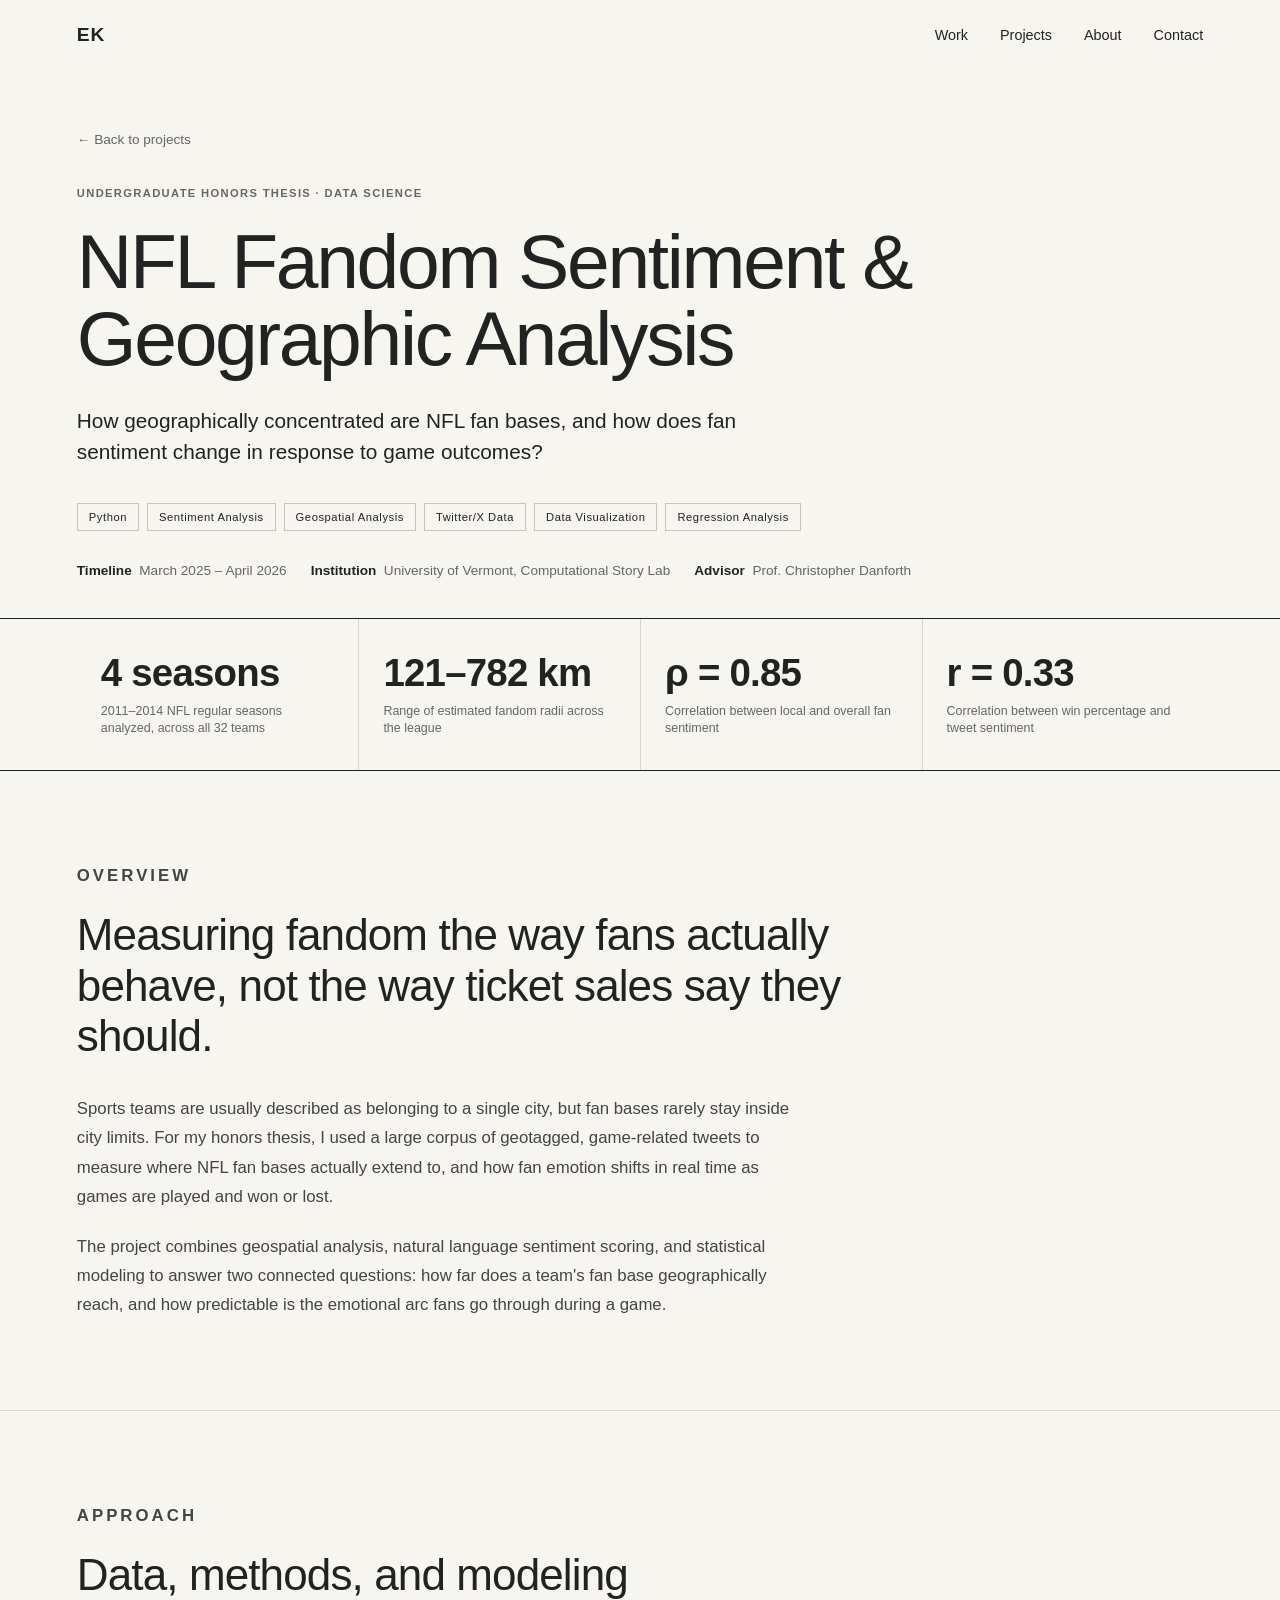
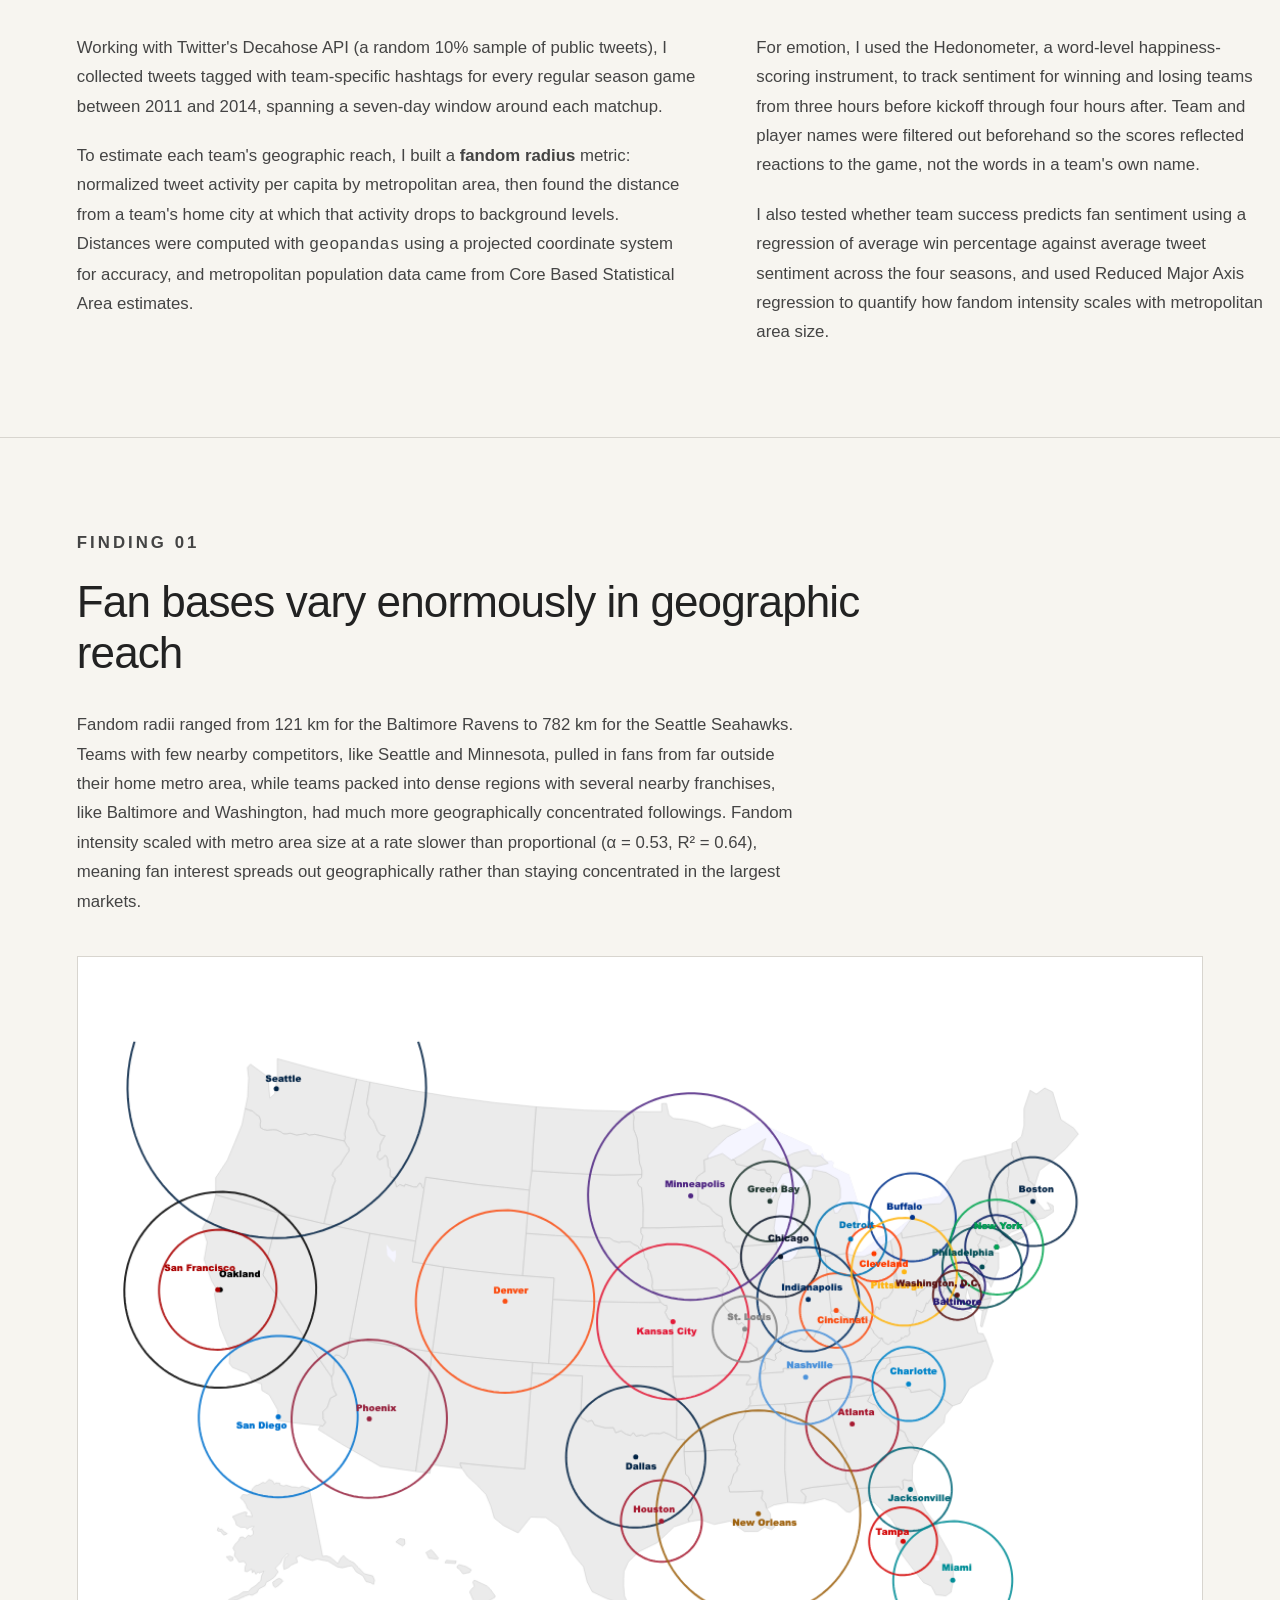
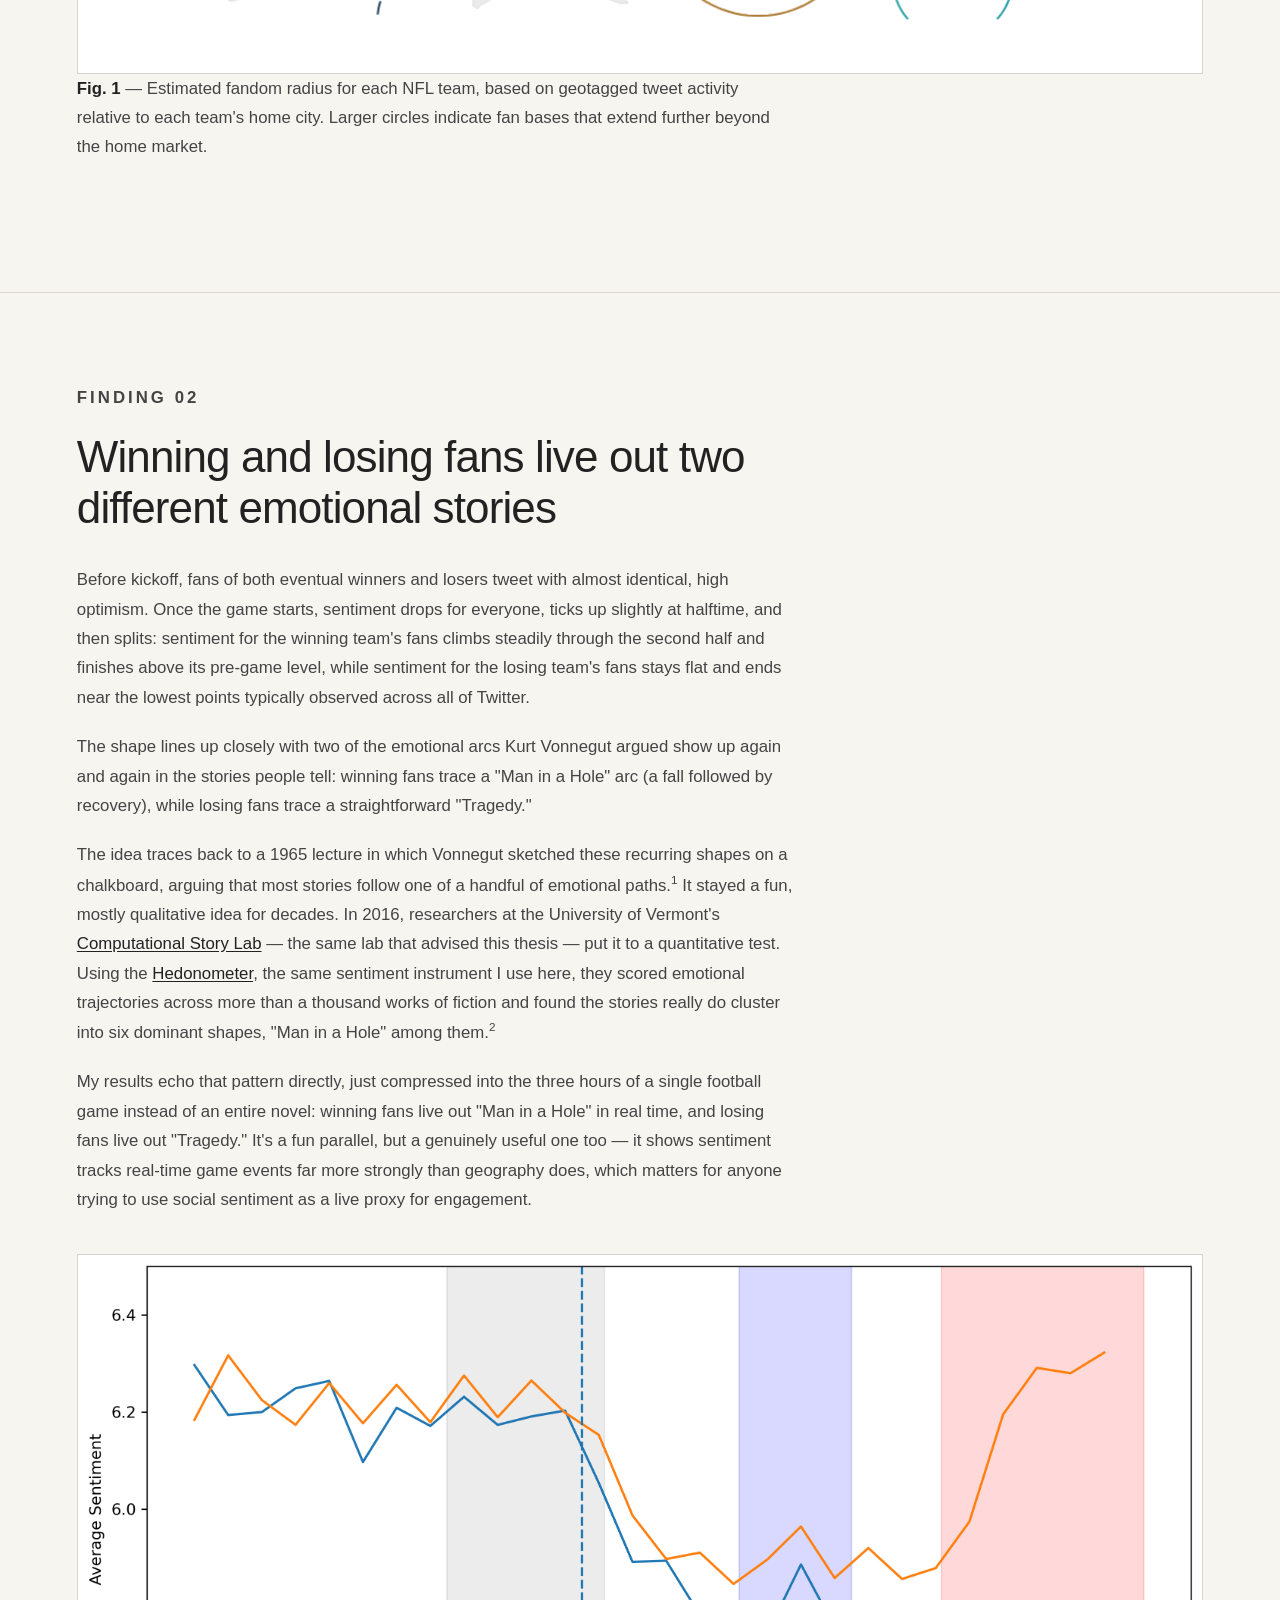
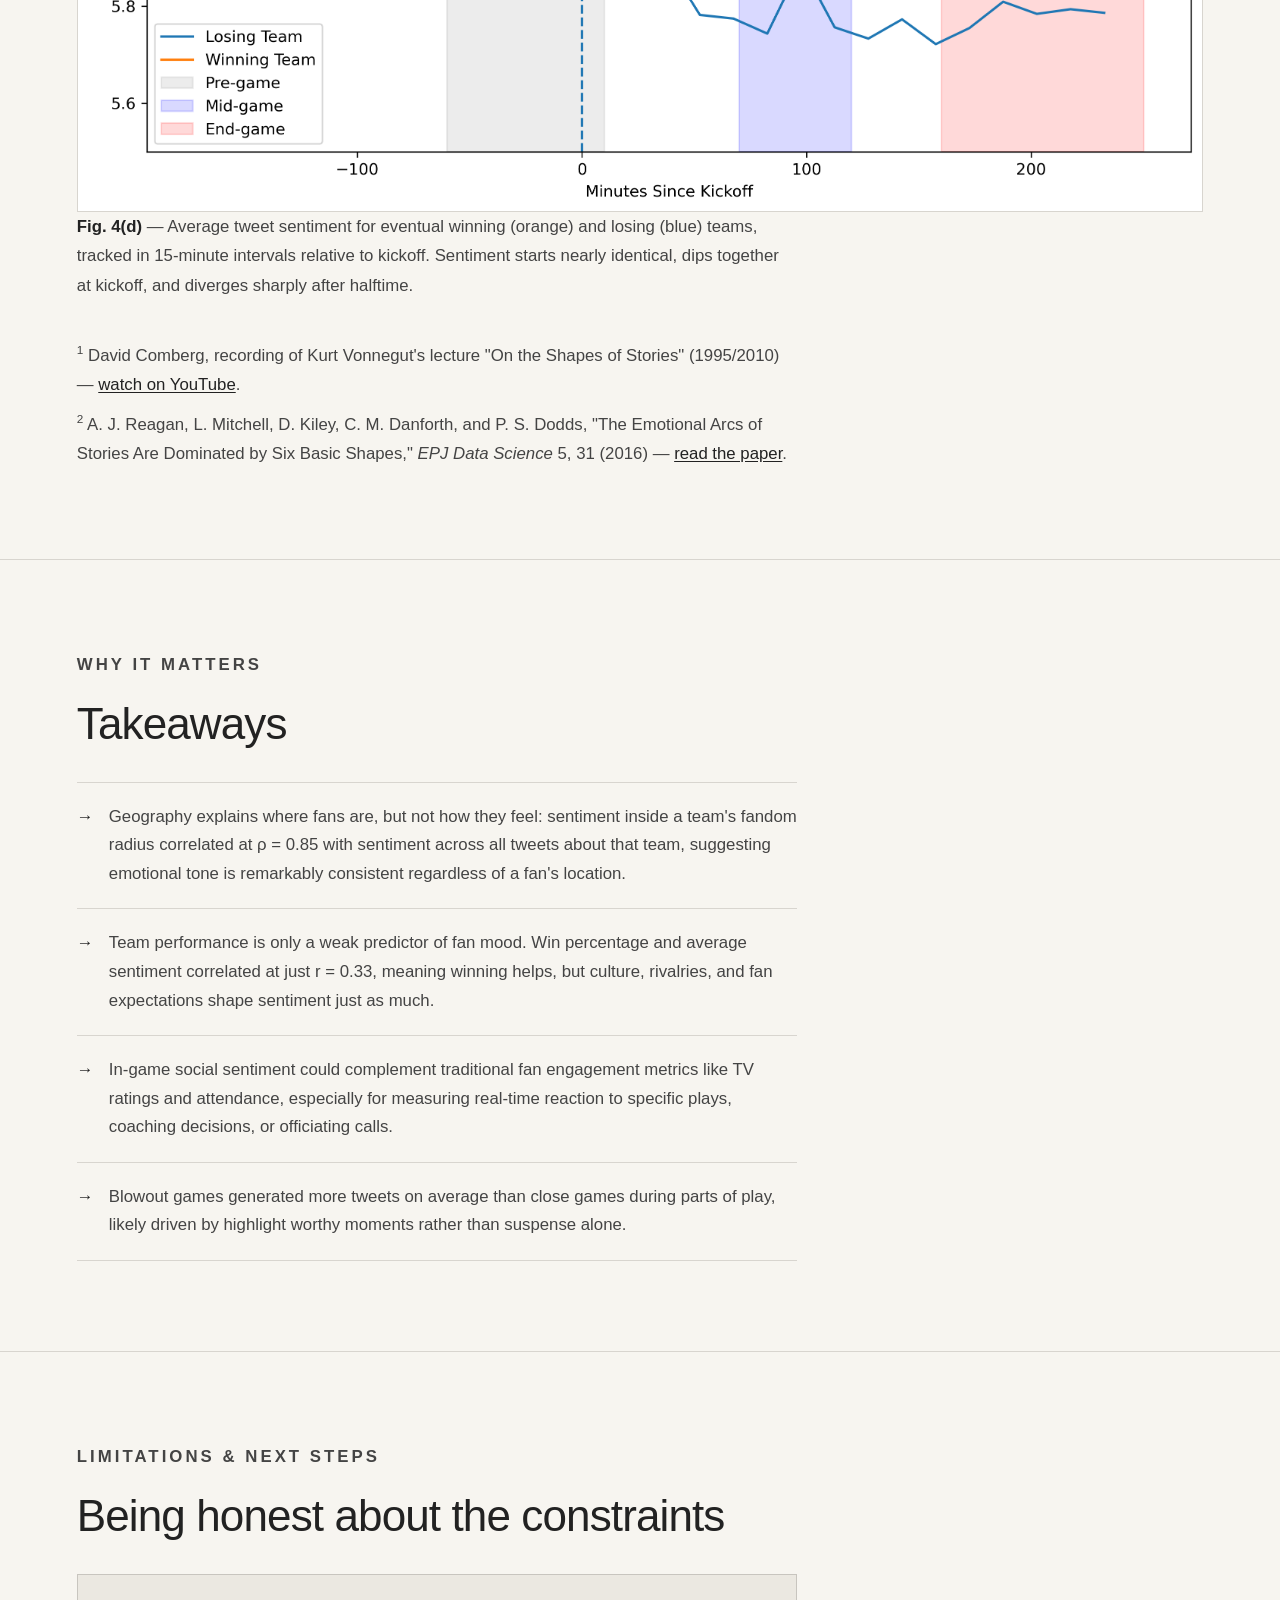
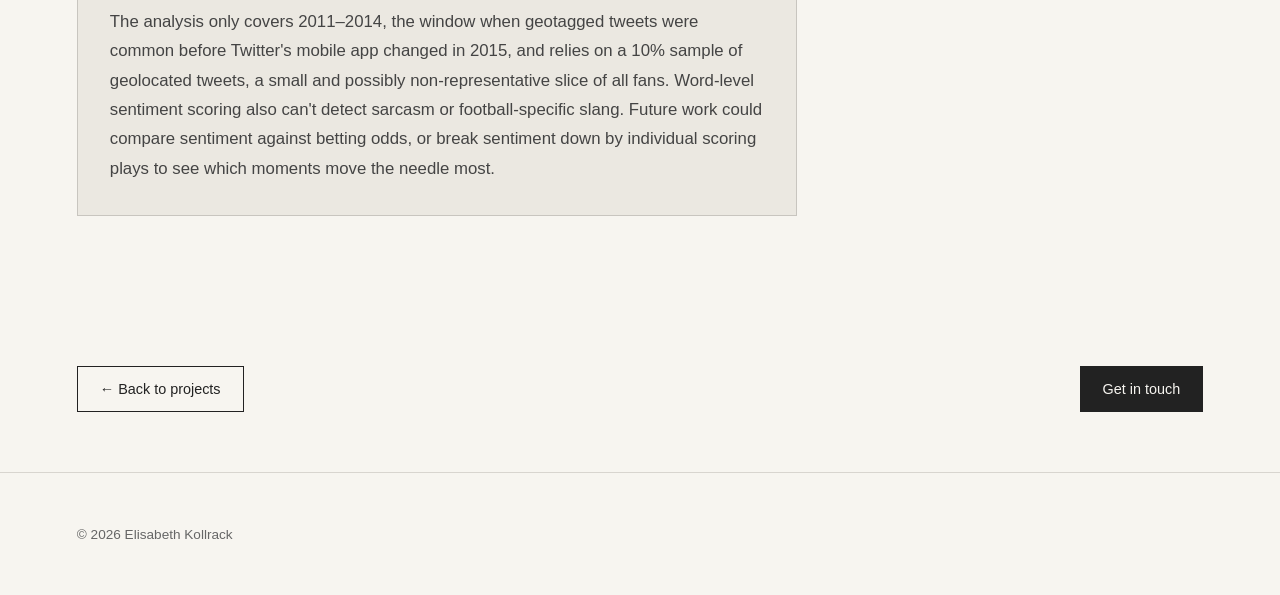
==== projects/nfl-fandom.html @ 2413b93a "v1" ====
<!DOCTYPE html>
<html lang="en">

<head>
    <meta charset="UTF-8">
    <meta name="viewport" content="width=device-width, initial-scale=1.0">

    <title>NFL Fandom Sentiment & Geographic Analysis — Elisabeth Kollrack</title>
    <meta name="description" content="How geographically concentrated are NFL fan bases, and how does fan sentiment shift with wins and losses? An undergraduate honors thesis by Elisabeth Kollrack.">

    <link rel="stylesheet" href="../css/style.css">
</head>

<body>

    <!-- Navigation -->
    <header>
        <nav class="navbar">

            <a href="../index.html" class="logo">
                EK
            </a>

            <div class="nav-links">
                <a href="../index.html#work">Work</a>
                <a href="../index.html#projects">Projects</a>
                <a href="../index.html#about">About</a>
                <a href="../index.html#contact">Contact</a>
            </div>

        </nav>
    </header>


    <main>

        <!-- Hero -->
        <section class="detail-hero">

            <a href="../index.html#projects" class="back-link">
                ← Back to projects
            </a>

            <p class="project-type">
                UNDERGRADUATE HONORS THESIS · DATA SCIENCE
            </p>

            <h1>
                NFL Fandom Sentiment &<br>
                Geographic Analysis
            </h1>

            <p class="project-question">
                How geographically concentrated are NFL fan bases, and how
                does fan sentiment change in response to game outcomes?
            </p>

            <div class="tags">
                <span>Python</span>
                <span>Sentiment Analysis</span>
                <span>Geospatial Analysis</span>
                <span>Twitter/X Data</span>
                <span>Data Visualization</span>
                <span>Regression Analysis</span>
            </div>

            <div class="detail-meta-row">
                <span><strong>Timeline</strong> &nbsp;March 2025 – April 2026</span>
                <span><strong>Institution</strong> &nbsp;University of Vermont, Computational Story Lab</span>
                <span><strong>Advisor</strong> &nbsp;Prof. Christopher Danforth</span>
            </div>

        </section>


        <!-- Stat strip -->
        <section class="stat-strip">

            <div class="stat-item">
                <p class="stat-number">4 seasons</p>
                <p class="stat-label">2011–2014 NFL regular seasons analyzed, across all 32 teams</p>
            </div>

            <div class="stat-item">
                <p class="stat-number">121–782 km</p>
                <p class="stat-label">Range of estimated fandom radii across the league</p>
            </div>

            <div class="stat-item">
                <p class="stat-number">ρ = 0.85</p>
                <p class="stat-label">Correlation between local and overall fan sentiment</p>
            </div>

            <div class="stat-item">
                <p class="stat-number">r = 0.33</p>
                <p class="stat-label">Correlation between win percentage and tweet sentiment</p>
            </div>

        </section>


        <!-- Overview -->
        <section class="detail-section">

            <p class="detail-section-label">
                OVERVIEW
            </p>

            <h2>
                Measuring fandom the way fans actually behave, not the way
                ticket sales say they should.
            </h2>

            <p>
                Sports teams are usually described as belonging to a single
                city, but fan bases rarely stay inside city limits. For my
                honors thesis, I used a large corpus of geotagged, game-related
                tweets to measure where NFL fan bases actually extend to, and
                how fan emotion shifts in real time as games are played and
                won or lost.
            </p>

            <p>
                The project combines geospatial analysis, natural language
                sentiment scoring, and statistical modeling to answer two
                connected questions: how far does a team's fan base
                geographically reach, and how predictable is the emotional
                arc fans go through during a game.
            </p>

        </section>


        <!-- Methodology -->
        <section class="detail-section">

            <p class="detail-section-label">
                APPROACH
            </p>

            <h2>
                Data, methods, and modeling
            </h2>

            <div class="detail-two-col">

                <div>
                    <p>
                        Working with Twitter's Decahose API (a random 10%
                        sample of public tweets), I collected tweets tagged
                        with team-specific hashtags for every regular season
                        game between 2011 and 2014, spanning a seven-day
                        window around each matchup.
                    </p>

                    <p>
                        To estimate each team's geographic reach, I built a
                        <strong>fandom radius</strong> metric: normalized tweet
                        activity per capita by metropolitan area, then found
                        the distance from a team's home city at which that
                        activity drops to background levels. Distances were
                        computed with <code>geopandas</code> using a projected
                        coordinate system for accuracy, and metropolitan
                        population data came from Core Based Statistical Area
                        estimates.
                    </p>
                </div>

                <div>
                    <p>
                        For emotion, I used the Hedonometer, a word-level
                        happiness-scoring instrument, to track sentiment for
                        winning and losing teams from three hours before
                        kickoff through four hours after. Team and player
                        names were filtered out beforehand so the scores
                        reflected reactions to the game, not the words in a
                        team's own name.
                    </p>

                    <p>
                        I also tested whether team success predicts fan
                        sentiment using a regression of average win
                        percentage against average tweet sentiment across the
                        four seasons, and used Reduced Major Axis regression
                        to quantify how fandom intensity scales with
                        metropolitan area size.
                    </p>
                </div>

            </div>

        </section>


        <!-- Geographic findings -->
        <section class="detail-section">

            <p class="detail-section-label">
                FINDING 01
            </p>

            <h2>
                Fan bases vary enormously in geographic reach
            </h2>

            <p>
                Fandom radii ranged from 121 km for the Baltimore Ravens to
                782 km for the Seattle Seahawks. Teams with few nearby
                competitors, like Seattle and Minnesota, pulled in fans from
                far outside their home metro area, while teams packed into
                dense regions with several nearby franchises, like Baltimore
                and Washington, had much more geographically concentrated
                followings. Fandom intensity scaled with metro area size at
                a rate slower than proportional (α = 0.53, R² = 0.64),
                meaning fan interest spreads out geographically rather than
                staying concentrated in the largest markets.
            </p>

            <div class="figure-block">
                <img src="../images/nfl-fandom/fandom-radius-map.png" alt="Map of the United States showing each NFL team's estimated fandom radius as a colored circle centered on its home city.">
                <p class="figure-caption">
                    <strong>Fig. 1</strong> — Estimated fandom radius for each
                    NFL team, based on geotagged tweet activity relative to
                    each team's home city. Larger circles indicate fan bases
                    that extend further beyond the home market.
                </p>
            </div>

        </section>


        <!-- In-game sentiment findings -->
        <section class="detail-section">

            <p class="detail-section-label">
                FINDING 02
            </p>

            <h2>
                Winning and losing fans live out two different emotional
                stories
            </h2>

            <p>
                Before kickoff, fans of both eventual winners and losers
                tweet with almost identical, high optimism. Once the game
                starts, sentiment drops for everyone, ticks up slightly at
                halftime, and then splits: sentiment for the winning team's
                fans climbs steadily through the second half and finishes
                above its pre-game level, while sentiment for the losing
                team's fans stays flat and ends near the lowest points
                typically observed across all of Twitter.
            </p>

            <p>
                The shape lines up closely with two of the emotional arcs
                Kurt Vonnegut argued show up again and again in the stories
                people tell: winning fans trace a "Man in a Hole" arc
                (a fall followed by recovery), while losing fans trace a
                straightforward "Tragedy."
            </p>

            <p>
                The idea traces back to a 1965 lecture in which Vonnegut
                sketched these recurring shapes on a chalkboard, arguing
                that most stories follow one of a handful of emotional
                paths.<sup>1</sup> It stayed a fun, mostly qualitative idea
                for decades. In 2016, researchers at the University of
                Vermont's <a href="https://compstorylab.org/" target="_blank" rel="noopener noreferrer">Computational Story Lab</a> —
                the same lab that advised this thesis — put it to a
                quantitative test. Using the
                <a href="https://hedonometer.org/" target="_blank" rel="noopener noreferrer">Hedonometer</a>,
                the same sentiment instrument I use here, they scored
                emotional trajectories across more than a thousand works of
                fiction and found the stories really do cluster into six
                dominant shapes, "Man in a Hole" among them.<sup>2</sup>
            </p>

            <p>
                My results echo that pattern directly, just compressed into
                the three hours of a single football game instead of an
                entire novel: winning fans live out "Man in a Hole" in real
                time, and losing fans live out "Tragedy." It's a fun
                parallel, but a genuinely useful one too — it shows sentiment
                tracks real-time game events far more strongly than
                geography does, which matters for anyone trying to use
                social sentiment as a live proxy for engagement.
            </p>

            <div class="figure-block">
                <img src="../images/nfl-fandom/sentiment-trajectory.png" alt="Line chart showing average tweet sentiment for winning versus losing teams from three hours before kickoff to four hours after, diverging sharply after halftime.">
                <p class="figure-caption">
                    <strong>Fig. 4(d)</strong> — Average tweet sentiment for
                    eventual winning (orange) and losing (blue) teams,
                    tracked in 15-minute intervals relative to kickoff.
                    Sentiment starts nearly identical, dips together at
                    kickoff, and diverges sharply after halftime.
                </p>
            </div>

            <p class="figure-caption citation-list">
                <span><sup>1</sup> David Comberg, recording of Kurt Vonnegut's
                lecture "On the Shapes of Stories" (1995/2010) —
                <a href="https://www.youtube.com/watch?v=oP3c1h8v2ZQ" target="_blank" rel="noopener noreferrer">watch on YouTube</a>.</span>
                <span><sup>2</sup> A. J. Reagan, L. Mitchell, D. Kiley, C. M.
                Danforth, and P. S. Dodds, "The Emotional Arcs of Stories
                Are Dominated by Six Basic Shapes,"
                <em>EPJ Data Science</em> 5, 31 (2016) —
                <a href="https://doi.org/10.1140/epjds/s13688-016-0093-1" target="_blank" rel="noopener noreferrer">read the paper</a>.</span>
            </p>

        </section>


        <!-- Takeaways -->
        <section class="detail-section">

            <p class="detail-section-label">
                WHY IT MATTERS
            </p>

            <h2>
                Takeaways
            </h2>

            <ul class="takeaway-list">

                <li>
                    Geography explains where fans are, but not how they feel:
                    sentiment inside a team's fandom radius correlated at
                    ρ = 0.85 with sentiment across all tweets about that team,
                    suggesting emotional tone is remarkably consistent
                    regardless of a fan's location.
                </li>

                <li>
                    Team performance is only a weak predictor of fan mood.
                    Win percentage and average sentiment correlated at just
                    r = 0.33, meaning winning helps, but culture, rivalries,
                    and fan expectations shape sentiment just as much.
                </li>

                <li>
                    In-game social sentiment could complement traditional fan
                    engagement metrics like TV ratings and attendance,
                    especially for measuring real-time reaction to specific
                    plays, coaching decisions, or officiating calls.
                </li>

                <li>
                    Blowout games generated more tweets on average than close
                    games during parts of play, likely driven by highlight
                    worthy moments rather than suspense alone.
                </li>

            </ul>

        </section>


        <!-- Limitations -->
        <section class="detail-section">

            <p class="detail-section-label">
                LIMITATIONS & NEXT STEPS
            </p>

            <h2>
                Being honest about the constraints
            </h2>

            <div class="limitations-box">
                <p>
                    The analysis only covers 2011–2014, the window when
                    geotagged tweets were common before Twitter's mobile app
                    changed in 2015, and relies on a 10% sample of geolocated
                    tweets, a small and possibly non-representative slice of
                    all fans. Word-level sentiment scoring also can't detect
                    sarcasm or football-specific slang. Future work could
                    compare sentiment against betting odds, or break sentiment
                    down by individual scoring plays to see which moments
                    move the needle most.
                </p>
            </div>

        </section>


        <!-- Footer nav -->
        <div class="detail-footer-nav">

            <a href="../index.html#projects" class="button secondary">
                ← Back to projects
            </a>

            <a href="../index.html#contact" class="button primary">
                Get in touch
            </a>

        </div>

    </main>


    <!-- Footer -->
    <footer>
        <p>
            © 2026 Elisabeth Kollrack
        </p>
    </footer>

    <script src="../js/script.js"></script>

</body>

</html>
---- css/style.css ----
/* ========================================
GENERAL
======================================== */

* {
    box-sizing: border-box;
    }
  
  html {
  scroll-behavior: smooth;
  }
  
  body {
  margin: 0;
  font-family: Arial, sans-serif;
  background-color: #f7f5f0;
  color: #222222;
  }
  
  a {
  color: inherit;
  text-decoration: none;
  }
  
  /* ========================================
  PAGE WIDTH — grows the side gutters on very wide
  screens instead of letting content stretch edge to
  edge, while backgrounds (dark/tan sections) stay
  full-bleed since this only touches padding, not width.
  ======================================== */

  .navbar,
  .hero,
  .section,
  .detail-hero,
  .detail-section,
  .detail-footer-nav,
  .stat-strip,
  footer {
  padding-left: max(6%, calc((100% - 1440px) / 2));
  padding-right: max(6%, calc((100% - 1440px) / 2));
  }

  /* ========================================
  NAVIGATION
  ======================================== */
  
  .navbar {
  display: flex;
  justify-content: space-between;
  align-items: center;
  
  padding: 24px 6%;
  
  position: sticky;
  top: 0;
  z-index: 100;
  
  background-color: #f7f5f0;
  
  }
  
  .logo {
  font-size: 1.2rem;
  font-weight: bold;
  letter-spacing: 0.05em;
  
  transition: opacity 0.2s ease;
  
  }
  
  .logo:hover {
  opacity: 0.5;
  }
  
  .nav-links {
  display: flex;
  gap: 32px;
  }
  
  .nav-links a {
  font-size: 0.9rem;
  
  transition: opacity 0.2s ease;
  
  }
  
  .nav-links a:hover {
  opacity: 0.5;
  }

  .nav-links a.active {
  opacity: 0.5;
  }

  /* ========================================
  SCROLL REVEAL
  ======================================== */

  .reveal {
  opacity: 0;
  transform: translateY(24px);

  transition: opacity 0.6s ease, transform 0.6s ease;
  }

  .reveal-visible {
  opacity: 1;
  transform: translateY(0);
  }
  
  /* ========================================
  HERO
  ======================================== */
  
  .hero {
  min-height: 85vh;
  
  display: flex;
  align-items: center;
  
  padding: 80px 6%;
  
  }
  
  .hero-content {
  max-width: 950px;
  }
  
  .eyebrow {
  margin: 0 0 24px 0;
  
  font-size: 0.75rem;
  font-weight: bold;
  letter-spacing: 0.18em;
  
  }
  
  .hero h1 {
  margin: 0;
  
  max-width: 950px;
  
  font-size: clamp(3.5rem, 8vw, 7rem);
  line-height: 0.95;
  letter-spacing: -0.04em;
  font-weight: 600;
  
  }
  
  .hero-description {
  max-width: 600px;
  
  margin: 36px 0 0 0;
  
  font-size: 1.2rem;
  line-height: 1.6;
  
  color: #555555;
  
  }
  
  /* ========================================
  BUTTONS
  ======================================== */
  
  .hero-buttons {
  display: flex;
  gap: 16px;
  
  margin-top: 36px;
  
  }
  
  .button {
  display: inline-block;
  
  padding: 14px 22px;
  
  border: 1px solid #222222;
  
  font-size: 0.9rem;
  
  transition:
      transform 0.2s ease,
      background-color 0.2s ease,
      color 0.2s ease;
  
  }
  
  .button.primary {
  background-color: #222222;
  color: #f7f5f0;
  }
  
  .button.secondary {
  background-color: transparent;
  }
  
  .button:hover {
  transform: translateY(-3px);
  }
  
  .button.primary:hover {
  background-color: transparent;
  color: #222222;
  }
  
  /* ========================================
  GENERAL SECTIONS
  ======================================== */
  
  .section {
  padding: 120px 6%;
  
  border-top: 1px solid #d8d5cf;
  
  }
  
  .section-header {
  max-width: 850px;
  
  margin-bottom: 80px;
  
  }
  
  .section-header h2 {
  margin: 0;
  
  font-size: clamp(2.5rem, 5vw, 5rem);
  line-height: 1;
  letter-spacing: -0.03em;
  font-weight: 500;
  
  }
  
  /* ========================================
  WORK
  ======================================== */
  
  .work-list {
  border-top: 1px solid #222222;
  }
  
  .work-item {
  display: grid;
  grid-template-columns: 20% 80%;
  
  padding: 48px 0;
  
  border-bottom: 1px solid #d8d5cf;
  
  }
  
  .work-meta {
  display: flex;
  flex-direction: column;
  gap: 8px;
  
  font-size: 0.8rem;
  color: #666666;
  
  }
  
  .work-content {
  max-width: 800px;
  }
  
  .work-content h3 {
  margin: 0;
  
  font-size: clamp(2rem, 3vw, 3rem);
  font-weight: 500;
  letter-spacing: -0.02em;
  
  }
  
  .work-role {
  margin: 8px 0 24px;
  
  font-size: 0.9rem;
  font-weight: bold;
  
  }
  
  .work-content > p:not(.work-role) {
  max-width: 700px;
  
  margin: 0;
  
  font-size: 1.05rem;
  line-height: 1.7;
  
  color: #555555;
  
  }
  
  /* ========================================
  TAGS
  ======================================== */
  
  .tags {
  display: flex;
  flex-wrap: wrap;
  gap: 8px;
  
  margin-top: 28px;
  
  }
  
  .tags span {
  padding: 7px 11px;
  
  border: 1px solid #c8c5bf;
  
  font-size: 0.7rem;
  letter-spacing: 0.05em;
  
  }
  
  /* ========================================
  FEATURED PROJECT
  ======================================== */
  
  .projects-section {
  background-color: #ebe8e1;
  }
  
  .featured-project {
  padding: 48px;
  
  border: 1px solid #c8c5bf;
  
  background-color: #f7f5f0;
  
  transition:
      transform 0.3s ease,
      box-shadow 0.3s ease;
  
  }
  
  .featured-project:hover {
  transform: translateY(-6px);
  
  box-shadow: 0 12px 30px rgba(0, 0, 0, 0.08);
  
  }
  
  .project-top {
  display: flex;
  justify-content: space-between;
  align-items: center;
  
  padding-bottom: 32px;
  
  border-bottom: 1px solid #d8d5cf;
  
  }
  
  .project-number {
  margin: 0;
  
  font-size: 0.8rem;
  color: #666666;
  
  }
  
  .project-type {
  margin: 0;
  
  font-size: 0.7rem;
  font-weight: bold;
  letter-spacing: 0.12em;
  
  }
  
  .featured-project-content {
  max-width: 950px;
  
  padding: 80px 0;
  
  }
  
  .featured-project-content h3 {
  margin: 0 0 36px;
  
  max-width: 900px;
  
  font-size: clamp(3rem, 7vw, 7rem);
  line-height: 0.92;
  letter-spacing: -0.045em;
  font-weight: 500;
  
  }
  
  .featured-project-content p {
  max-width: 700px;
  
  margin: 0 0 24px;
  
  font-size: 1.15rem;
  line-height: 1.7;
  
  color: #555555;
  
  }
  
  .featured-project-content .project-question {
  font-size: 1.4rem;
  line-height: 1.5;
  
  color: #222222;
  
  }
  
  .project-cta {
  display: inline-block;

  margin-top: 32px;
}

.project-footer {
  display: flex;
  justify-content: space-between;
  
  padding-top: 24px;
  
  border-top: 1px solid #d8d5cf;
  
  font-size: 0.8rem;
  color: #666666;
  
  }
  
  /* ========================================
  ABOUT
  ======================================== */
  
  .about-content {
  display: grid;
  grid-template-columns: 60% 40%;
  
  gap: 80px;
  
  }
  
  .about-main {
  max-width: 700px;
  }
  
  .about-main p {
  margin: 0 0 28px;
  
  font-size: 1.2rem;
  line-height: 1.7;
  
  }
  
  .about-details {
  display: flex;
  flex-direction: column;
  gap: 40px;
  }
  
  .about-details p {
  margin: 0;
  
  font-size: 0.95rem;
  line-height: 1.6;
  
  }
  
  .detail-label {
  margin-bottom: 10px !important;
  
  font-size: 0.7rem !important;
  font-weight: bold;
  letter-spacing: 0.12em;
  
  }
  
  /* ========================================
  BEYOND DATA
  ======================================== */
  
  .beyond-section {
  background-color: #222222;
  color: #f7f5f0;
  }
  
  .beyond-section .eyebrow {
  color: #f7f5f0;
  }
  
  .beyond-content {
  max-width: 850px;
  }
  
  .beyond-content p {
  margin: 0;
  
  font-size: clamp(1.5rem, 3vw, 2.5rem);
  line-height: 1.35;
  letter-spacing: -0.02em;
  
  }

  .beyond-cta {
  display: inline-block;

  margin-top: 32px;

  border-color: #f7f5f0;
  color: #f7f5f0;
  }

  .beyond-gallery {
  display: grid;
  grid-template-columns: repeat(3, 1fr);
  gap: 16px;

  margin-top: 56px;
  max-width: 1100px;
  }

  .beyond-gallery figure {
  margin: 0;
  }

  .beyond-gallery img {
  display: block;
  width: 100%;
  height: 220px;
  object-fit: cover;

  border: 1px solid rgba(247, 245, 240, 0.2);
  }

  .beyond-gallery figcaption {
  margin-top: 10px;

  font-size: 0.75rem;
  letter-spacing: 0.03em;
  color: #b8b5b0;
  }

  /* ========================================
  CONTACT
  ======================================== */
  
  .contact-section {
  min-height: 70vh;
  
  display: flex;
  flex-direction: column;
  justify-content: center;
  
  }
  
  .contact-section h2 {
  margin: 0;
  
  font-size: clamp(4rem, 10vw, 9rem);
  line-height: 0.9;
  letter-spacing: -0.05em;
  font-weight: 500;
  
  }
  
  .contact-section > p:not(.eyebrow) {
  margin: 36px 0 0;
  
  font-size: 1.1rem;
  color: #555555;
  
  }
  
  .contact-links {
  display: flex;
  gap: 28px;
  
  margin-top: 40px;
  
  }
  
  .contact-links a {
  padding-bottom: 5px;
  
  border-bottom: 1px solid #222222;
  
  font-size: 0.9rem;
  
  transition: opacity 0.2s ease;
  
  }
  
  .contact-links a:hover {
  opacity: 0.5;
  }
  
  /* ========================================
  FOOTER
  ======================================== */
  
  footer {
  padding: 40px 6%;
  
  border-top: 1px solid #d8d5cf;
  
  color: #666666;
  
  font-size: 0.85rem;
  
  }
  
  /* ========================================
  MOBILE
  ======================================== */
  
  @media (max-width: 768px) {
  
  .navbar {
      padding: 20px 5%;
  }
  
  .nav-links {
      gap: 16px;
  }
  
  .nav-links a {
      font-size: 0.8rem;
  }
  
  .hero {
      min-height: 80vh;
  
      padding: 60px 5%;
  }
  
  .hero h1 {
      font-size: clamp(3rem, 14vw, 5rem);
  }
  
  .hero-description {
      font-size: 1rem;
  }
  
  .hero-buttons {
      flex-direction: column;
      align-items: flex-start;
  }
  
  .button {
      width: 100%;
      text-align: center;
  }
  
  .section {
      padding: 80px 5%;
  }
  
  .section-header {
      margin-bottom: 50px;
  }
  
  .work-item {
      display: block;
  
      padding: 40px 0;
  }
  
  .work-meta {
      flex-direction: row;
      gap: 16px;
  
      margin-bottom: 24px;
  }
  
  .featured-project {
      padding: 30px;
  }
  
  .project-top {
      align-items: flex-start;
      flex-direction: column;
      gap: 12px;
  }
  
  .featured-project-content {
      padding: 60px 0;
  }
  
  .featured-project-content h3 {
      font-size: clamp(3rem, 15vw, 5rem);
  }
  
  .project-footer {
      flex-direction: column;
      gap: 8px;
  }
  
  .about-content {
      grid-template-columns: 1fr;
  
      gap: 60px;
  }
  
  .beyond-gallery {
      grid-template-columns: 1fr 1fr;
  }
  
  .beyond-gallery img {
      height: 160px;
  }
  
  .contact-section h2 {
      font-size: clamp(4rem, 18vw, 7rem);
  }
  
  .contact-links {
      flex-wrap: wrap;
  }
  
  }
  
/* ========================================
PROJECT DETAIL PAGE
======================================== */

.back-link {
  display: inline-block;

  margin-bottom: 40px;

  font-size: 0.85rem;
  color: #666666;

  transition: opacity 0.2s ease;
}

.back-link:hover {
  opacity: 0.5;
}

.detail-hero {
  padding: 60px 6% 0;
}

.detail-hero .project-type {
  margin: 0 0 24px;

  font-size: 0.7rem;
  font-weight: bold;
  letter-spacing: 0.12em;
  color: #666666;
}

.detail-hero h1 {
  margin: 0 0 28px;

  max-width: 950px;

  font-size: clamp(2.75rem, 6vw, 5rem);
  line-height: 1;
  letter-spacing: -0.03em;
  font-weight: 500;
}

.detail-hero .project-question {
  max-width: 750px;

  margin: 0 0 36px;

  font-size: 1.3rem;
  line-height: 1.5;

  color: #222222;
}

.detail-meta-row {
  display: flex;
  flex-wrap: wrap;
  gap: 24px;

  margin-top: 32px;
  padding-bottom: 40px;

  font-size: 0.85rem;
  color: #666666;
}

.detail-meta-row strong {
  color: #222222;
}

/* Stat strip */

.stat-strip {
  display: grid;
  grid-template-columns: repeat(4, 1fr);

  border-top: 1px solid #222222;
  border-bottom: 1px solid #222222;
}

.stat-item {
  padding: 32px 24px;

  border-left: 1px solid #d8d5cf;
}

.stat-item:first-child {
  border-left: none;
}

.stat-number {
  margin: 0 0 8px;

  font-size: clamp(1.8rem, 3vw, 2.6rem);
  font-weight: 600;
  letter-spacing: -0.02em;
}

.stat-label {
  margin: 0;

  font-size: 0.78rem;
  line-height: 1.4;
  color: #666666;
}

/* Detail sections */

.detail-section {
  padding: 90px 6%;

  border-bottom: 1px solid #d8d5cf;
}

.detail-section:last-of-type {
  border-bottom: none;
}

.detail-section-label {
  margin: 0 0 20px;

  font-size: 0.75rem;
  font-weight: bold;
  letter-spacing: 0.18em;
  color: #666666;
}

.detail-section h2 {
  margin: 0 0 32px;

  max-width: 800px;

  font-size: clamp(1.8rem, 3.5vw, 2.75rem);
  line-height: 1.15;
  letter-spacing: -0.02em;
  font-weight: 500;
}

.detail-section p {
  max-width: 720px;

  margin: 0 0 20px;

  font-size: 1.05rem;
  line-height: 1.75;

  color: #444444;
}

.detail-section p a,
.figure-caption a {
  text-decoration: underline;
  text-underline-offset: 2px;
  color: #222222;

  transition: opacity 0.2s ease;
}

.detail-section p a:hover,
.figure-caption a:hover {
  opacity: 0.6;
}

.figure-caption sup,
.detail-section p sup {
  font-size: 0.7em;
}

.citation-list {
  display: flex;
  flex-direction: column;
  gap: 10px;
}

.detail-section p:last-child {
  margin-bottom: 0;
}

.detail-two-col {
  display: grid;
  grid-template-columns: 55% 45%;

  gap: 60px;
}

.takeaway-list {
  list-style: none;
  margin: 0;
  padding: 0;

  max-width: 720px;
}

.takeaway-list li {
  position: relative;

  padding: 20px 0 20px 32px;

  border-top: 1px solid #d8d5cf;

  font-size: 1.05rem;
  line-height: 1.7;
  color: #444444;
}

.takeaway-list li:last-child {
  border-bottom: 1px solid #d8d5cf;
}

.takeaway-list li::before {
  content: "→";

  position: absolute;
  left: 0;

  color: #222222;
}

/* Figures */

.figure-block {
  margin: 40px 0;
}

.figure-block img {
  width: 100%;
  height: auto;
  display: block;

  border: 1px solid #d8d5cf;
  background-color: #ffffff;
}

.figure-caption {
  margin: 16px 0 0;
  max-width: 720px;

  font-size: 0.85rem;
  line-height: 1.6;
  color: #666666;
}

.figure-caption strong {
  color: #222222;
}

.limitations-box {
  padding: 32px;

  max-width: 720px;

  border: 1px solid #c8c5bf;
  background-color: #ebe8e1;
}

.limitations-box p {
  color: #444444;
}

.detail-footer-nav {
  display: flex;
  justify-content: space-between;
  align-items: center;
  flex-wrap: wrap;
  gap: 16px;

  padding: 60px 6%;
}

.detail-footer-nav a.button {
  font-size: 0.9rem;
}

@media (max-width: 768px) {

  .detail-hero {
      padding: 40px 5% 0;
  }

  .stat-strip {
      grid-template-columns: repeat(2, 1fr);
  }

  .stat-item {
      border-left: 1px solid #d8d5cf;
      border-top: 1px solid #d8d5cf;
  }

  .stat-item:nth-child(1),
  .stat-item:nth-child(2) {
      border-top: none;
  }

  .stat-item:nth-child(odd) {
      border-left: none;
  }

  .detail-section {
      padding: 60px 5%;
  }

  .detail-two-col {
      grid-template-columns: 1fr;
      gap: 40px;
  }

  .detail-footer-nav {
      flex-direction: column;
      align-items: flex-start;
  }

}
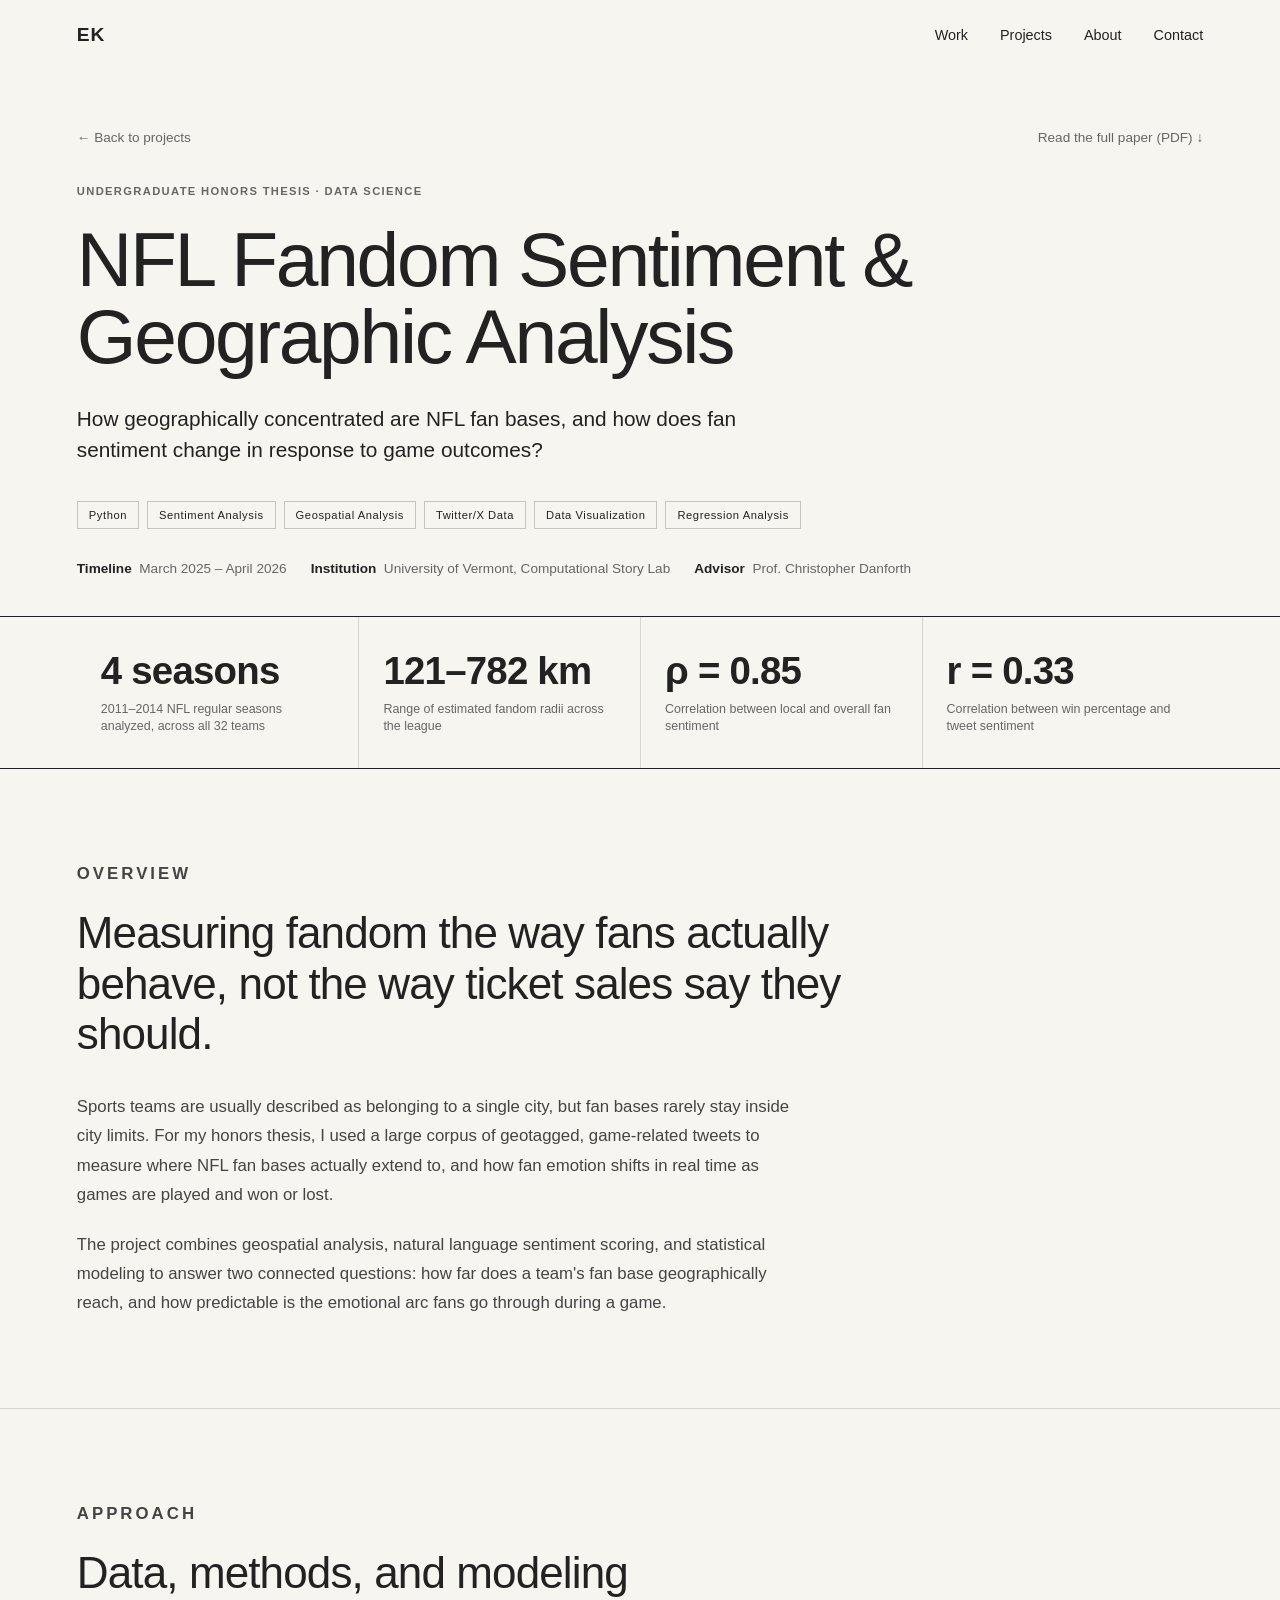
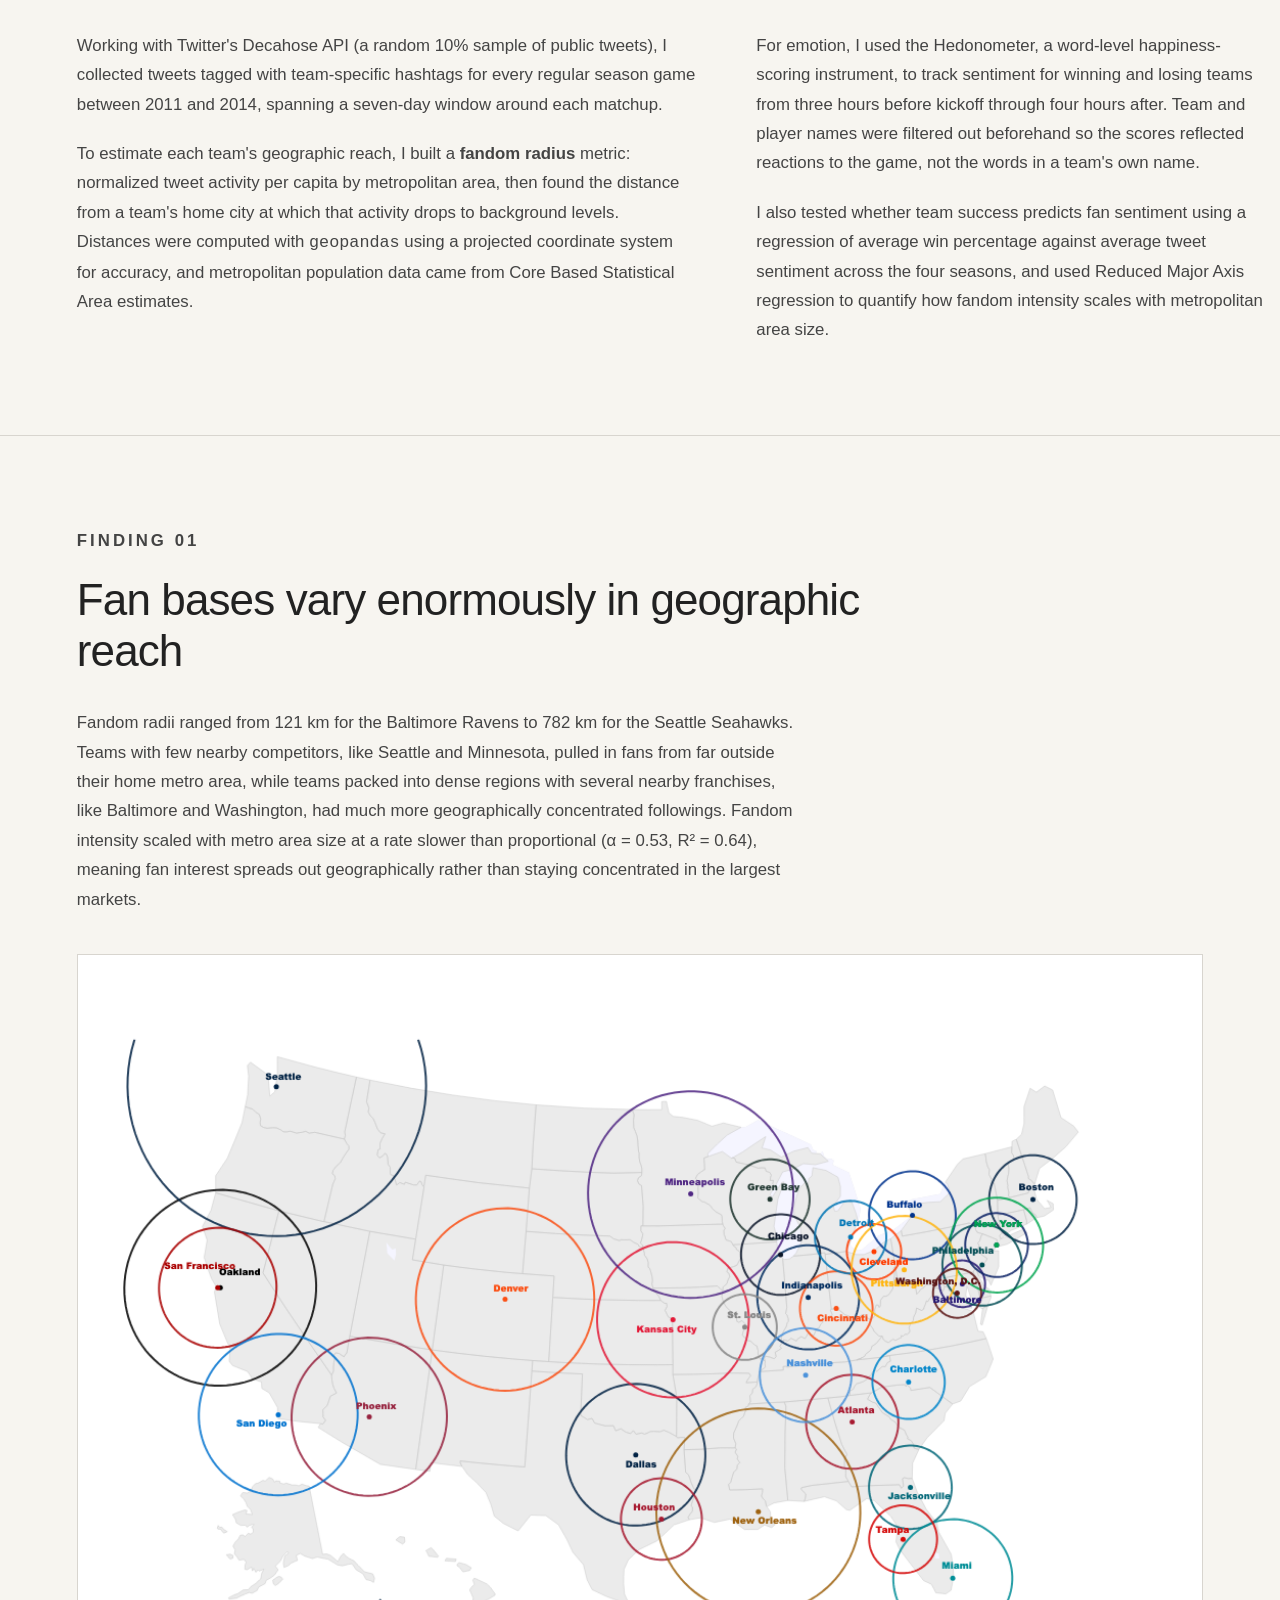
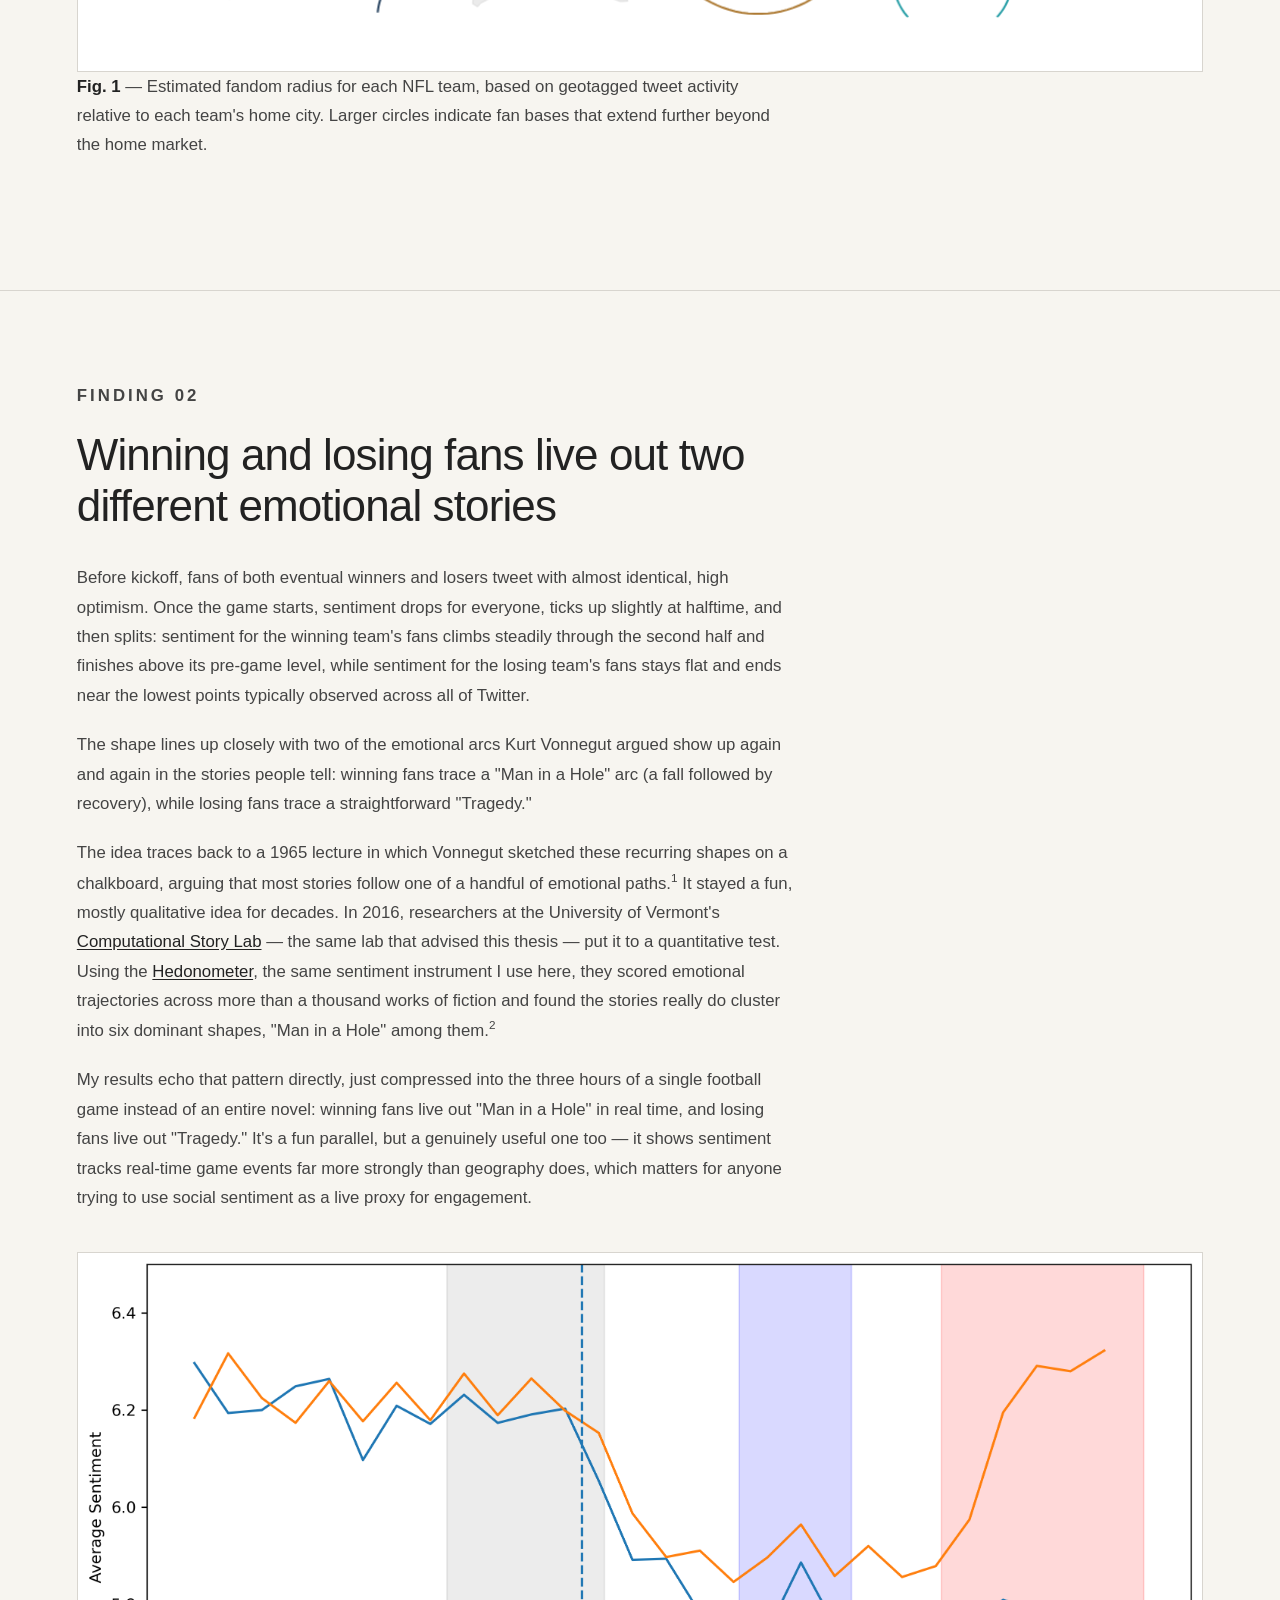
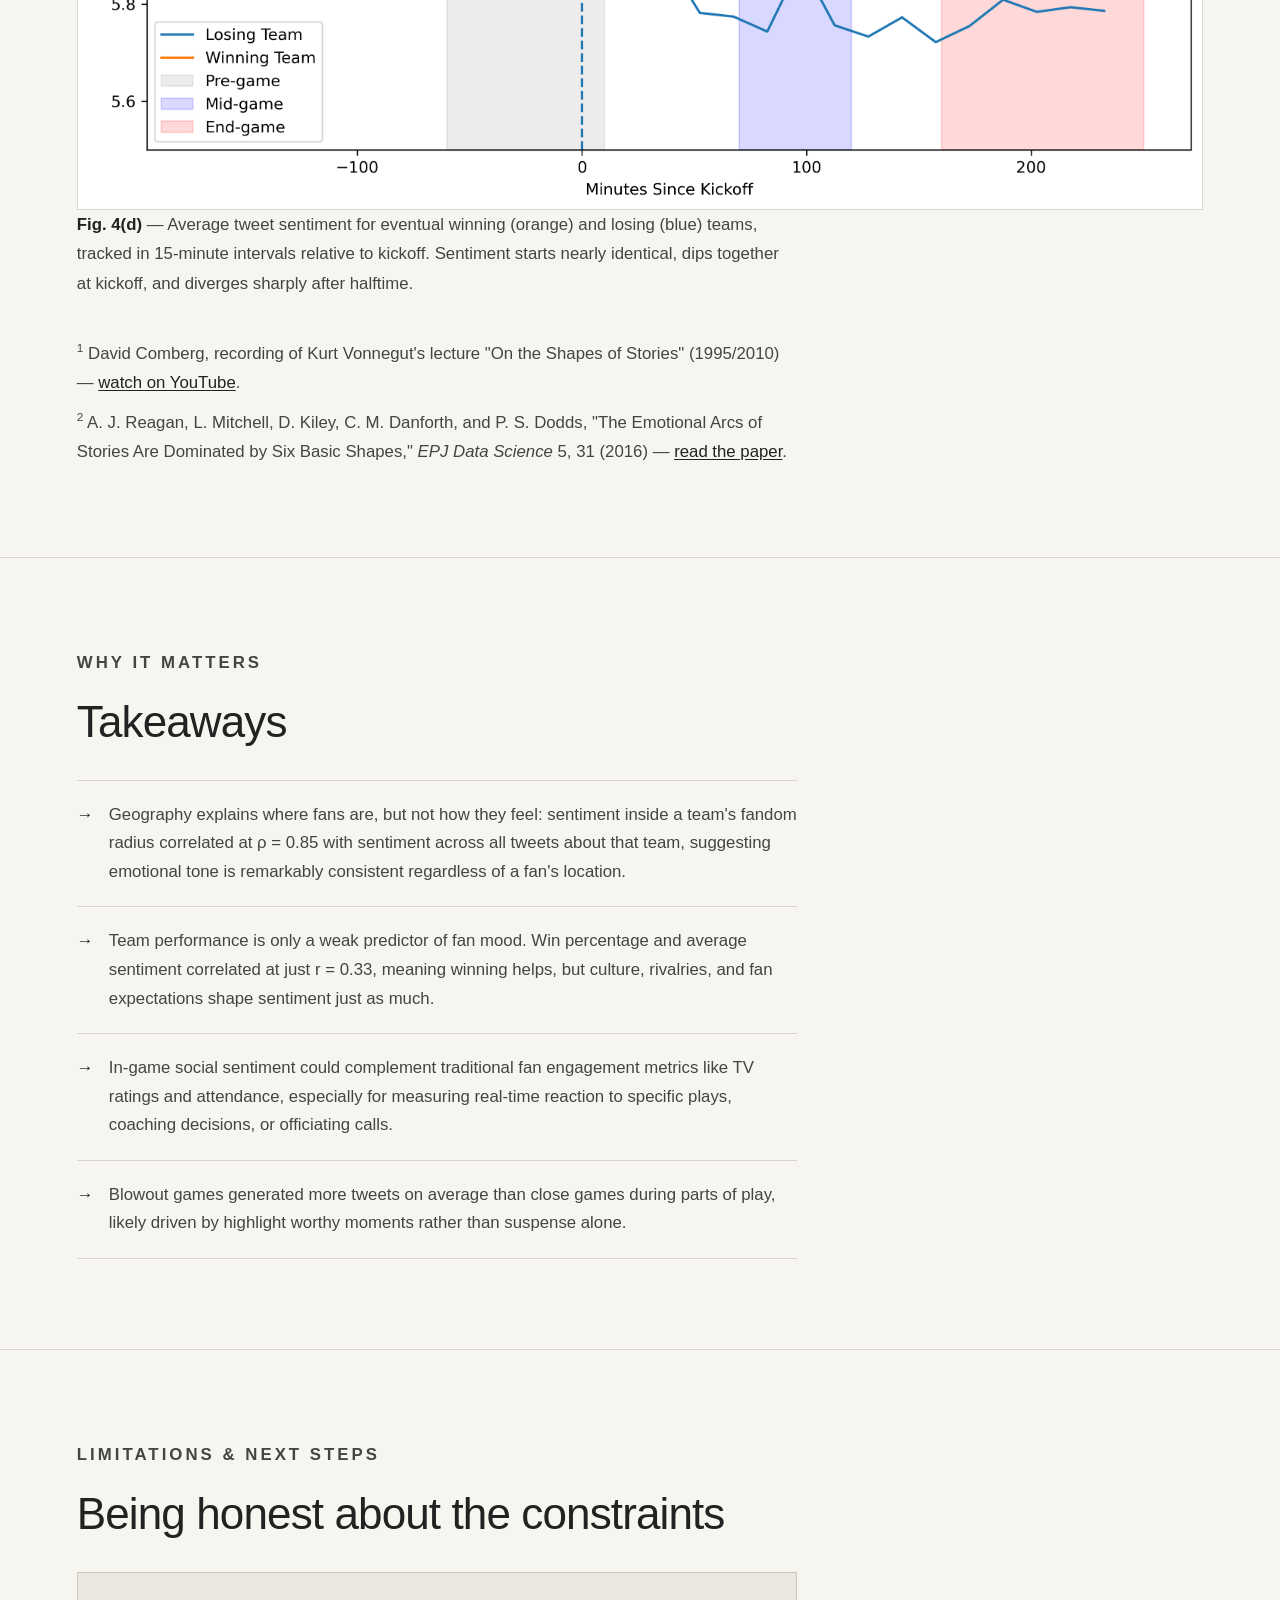
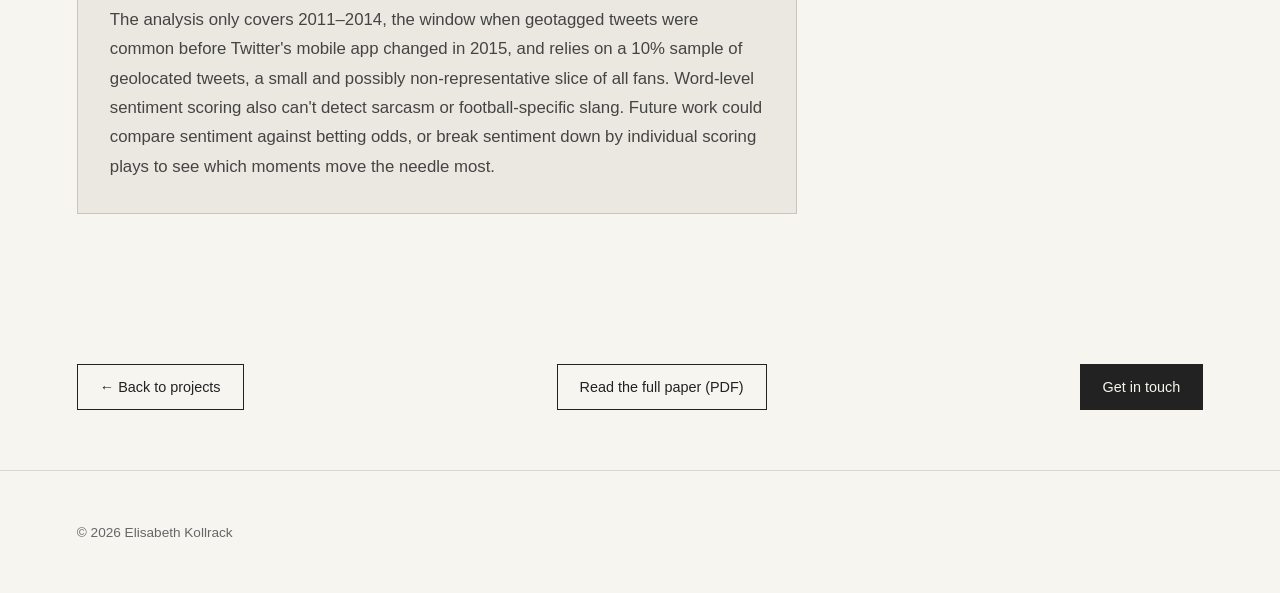
==== commit 73eee66b: "v2" ====
--- a/projects/nfl-fandom.html
+++ b/projects/nfl-fandom.html
@@ -7,6 +7,19 @@
 
     <title>NFL Fandom Sentiment & Geographic Analysis — Elisabeth Kollrack</title>
     <meta name="description" content="How geographically concentrated are NFL fan bases, and how does fan sentiment shift with wins and losses? An undergraduate honors thesis by Elisabeth Kollrack.">
+
+    <link rel="canonical" href="https://elisabethkollrack.github.io/projects/nfl-fandom.html">
+
+    <meta property="og:type" content="article">
+    <meta property="og:title" content="NFL Fandom Sentiment & Geographic Analysis — Elisabeth Kollrack">
+    <meta property="og:description" content="How geographically concentrated are NFL fan bases, and how does fan sentiment shift with wins and losses? An undergraduate honors thesis by Elisabeth Kollrack.">
+    <meta property="og:url" content="https://elisabethkollrack.github.io/projects/nfl-fandom.html">
+    <meta property="og:image" content="https://elisabethkollrack.github.io/images/nfl-fandom/fandom-radius-map.png">
+
+    <meta name="twitter:card" content="summary_large_image">
+    <meta name="twitter:title" content="NFL Fandom Sentiment & Geographic Analysis">
+    <meta name="twitter:description" content="How geographically concentrated are NFL fan bases, and how does fan sentiment shift with wins and losses?">
+    <meta name="twitter:image" content="https://elisabethkollrack.github.io/images/nfl-fandom/fandom-radius-map.png">
 
     <link rel="stylesheet" href="../css/style.css">
 </head>
@@ -37,9 +50,17 @@
         <!-- Hero -->
         <section class="detail-hero">
 
-            <a href="../index.html#projects" class="back-link">
-                ← Back to projects
-            </a>
+            <div class="detail-top-links">
+
+                <a href="../index.html#projects" class="back-link">
+                    ← Back to projects
+                </a>
+
+                <a href="../files/NFL-Fandom-Sentiment-Thesis.pdf" target="_blank" rel="noopener noreferrer" class="back-link">
+                    Read the full paper (PDF) ↓
+                </a>
+
+            </div>
 
             <p class="project-type">
                 UNDERGRADUATE HONORS THESIS · DATA SCIENCE
@@ -217,7 +238,7 @@
             </p>
 
             <div class="figure-block">
-                <img src="../images/nfl-fandom/fandom-radius-map.png" alt="Map of the United States showing each NFL team's estimated fandom radius as a colored circle centered on its home city.">
+                <img src="../images/nfl-fandom/fandom-radius-map.png" alt="Map of the United States showing each NFL team's estimated fandom radius as a colored circle centered on its home city." loading="lazy" decoding="async">
                 <p class="figure-caption">
                     <strong>Fig. 1</strong> — Estimated fandom radius for each
                     NFL team, based on geotagged tweet activity relative to
@@ -288,7 +309,7 @@
             </p>
 
             <div class="figure-block">
-                <img src="../images/nfl-fandom/sentiment-trajectory.png" alt="Line chart showing average tweet sentiment for winning versus losing teams from three hours before kickoff to four hours after, diverging sharply after halftime.">
+                <img src="../images/nfl-fandom/sentiment-trajectory.png" alt="Line chart showing average tweet sentiment for winning versus losing teams from three hours before kickoff to four hours after, diverging sharply after halftime." loading="lazy" decoding="async">
                 <p class="figure-caption">
                     <strong>Fig. 4(d)</strong> — Average tweet sentiment for
                     eventual winning (orange) and losing (blue) teams,
@@ -393,6 +414,10 @@
                 ← Back to projects
             </a>
 
+            <a href="../files/NFL-Fandom-Sentiment-Thesis.pdf" target="_blank" rel="noopener noreferrer" class="button secondary">
+                Read the full paper (PDF)
+            </a>
+
             <a href="../index.html#contact" class="button primary">
                 Get in touch
             </a>
--- a/css/style.css
+++ b/css/style.css
@@ -516,11 +516,11 @@
 
   .beyond-gallery {
   display: grid;
-  grid-template-columns: repeat(3, 1fr);
+  grid-template-columns: repeat(2, 1fr);
   gap: 16px;
 
   margin-top: 56px;
-  max-width: 1100px;
+  max-width: 760px;
   }
 
   .beyond-gallery figure {
@@ -742,6 +742,20 @@
   opacity: 0.5;
 }
 
+.detail-top-links {
+  display: flex;
+  justify-content: space-between;
+  align-items: baseline;
+  flex-wrap: wrap;
+  gap: 16px;
+
+  margin-bottom: 40px;
+}
+
+.detail-top-links .back-link {
+  margin-bottom: 0;
+}
+
 .detail-hero {
   padding: 60px 6% 0;
 }
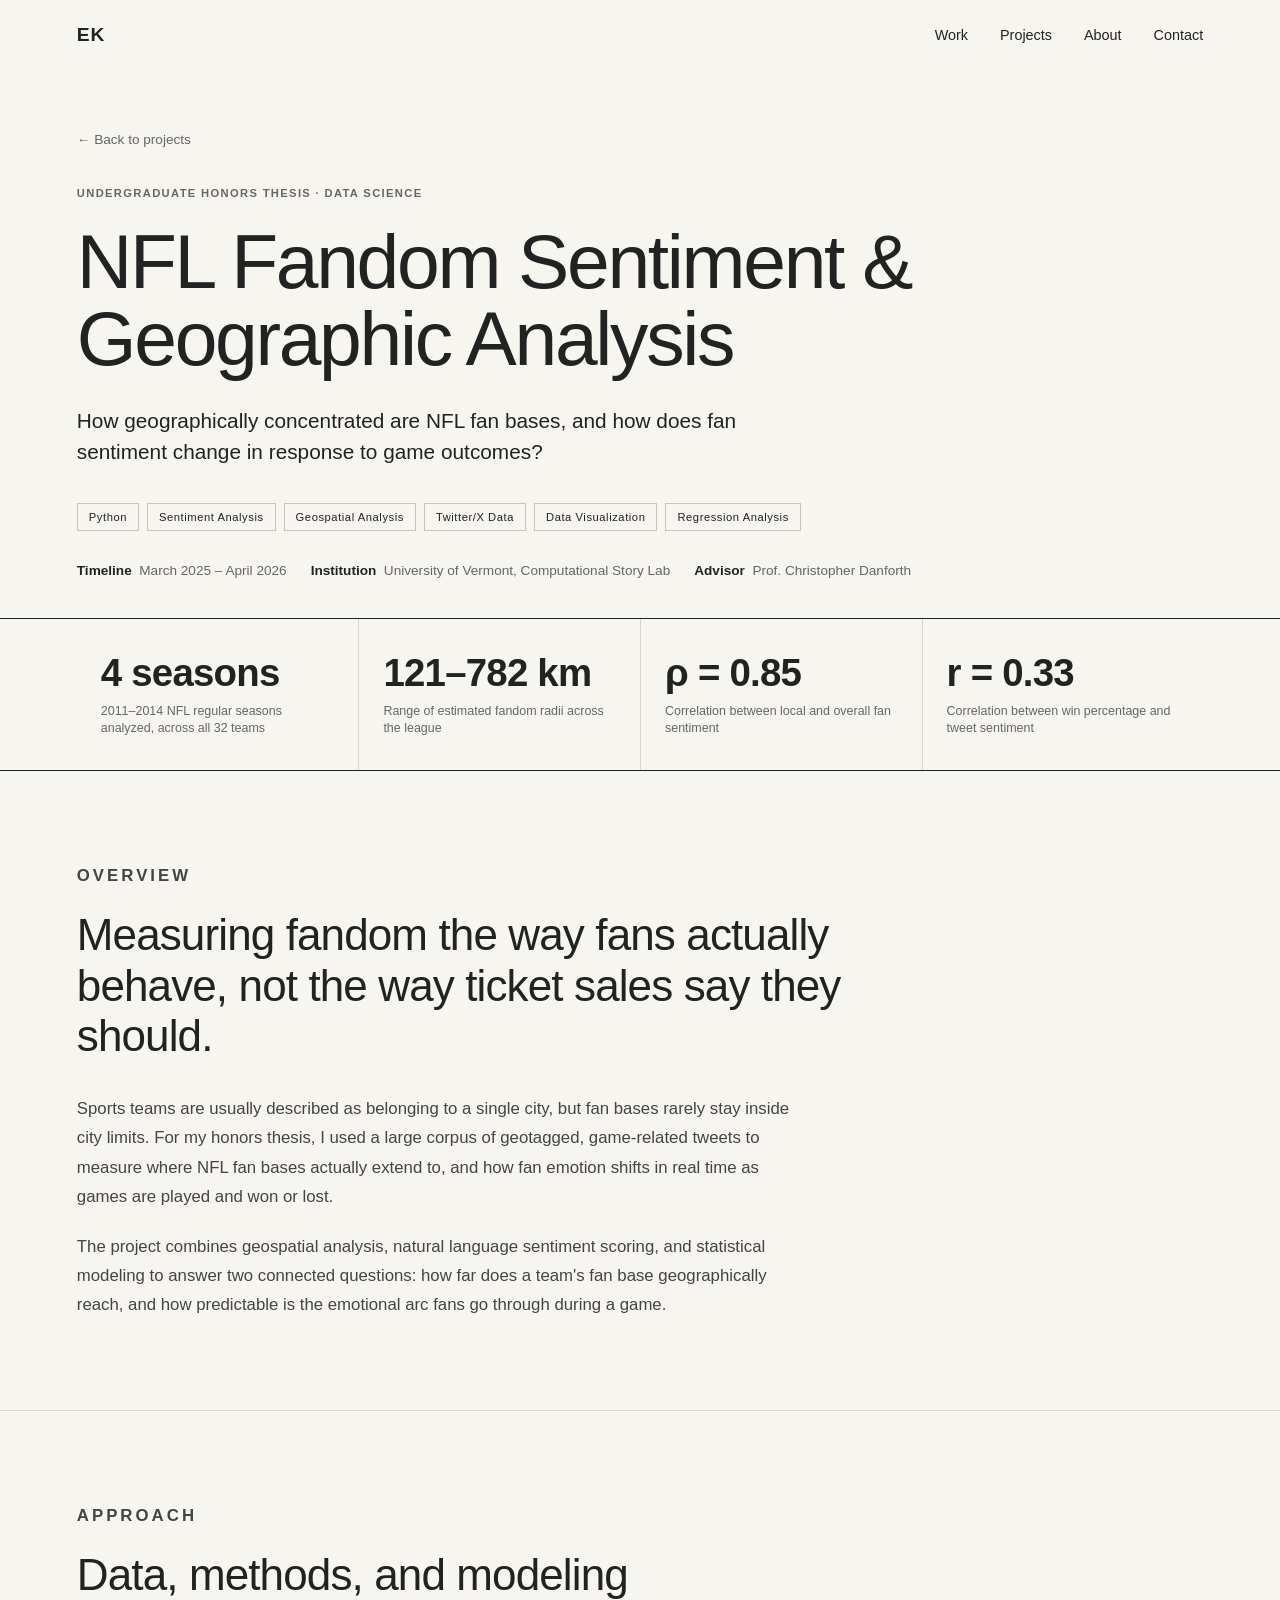
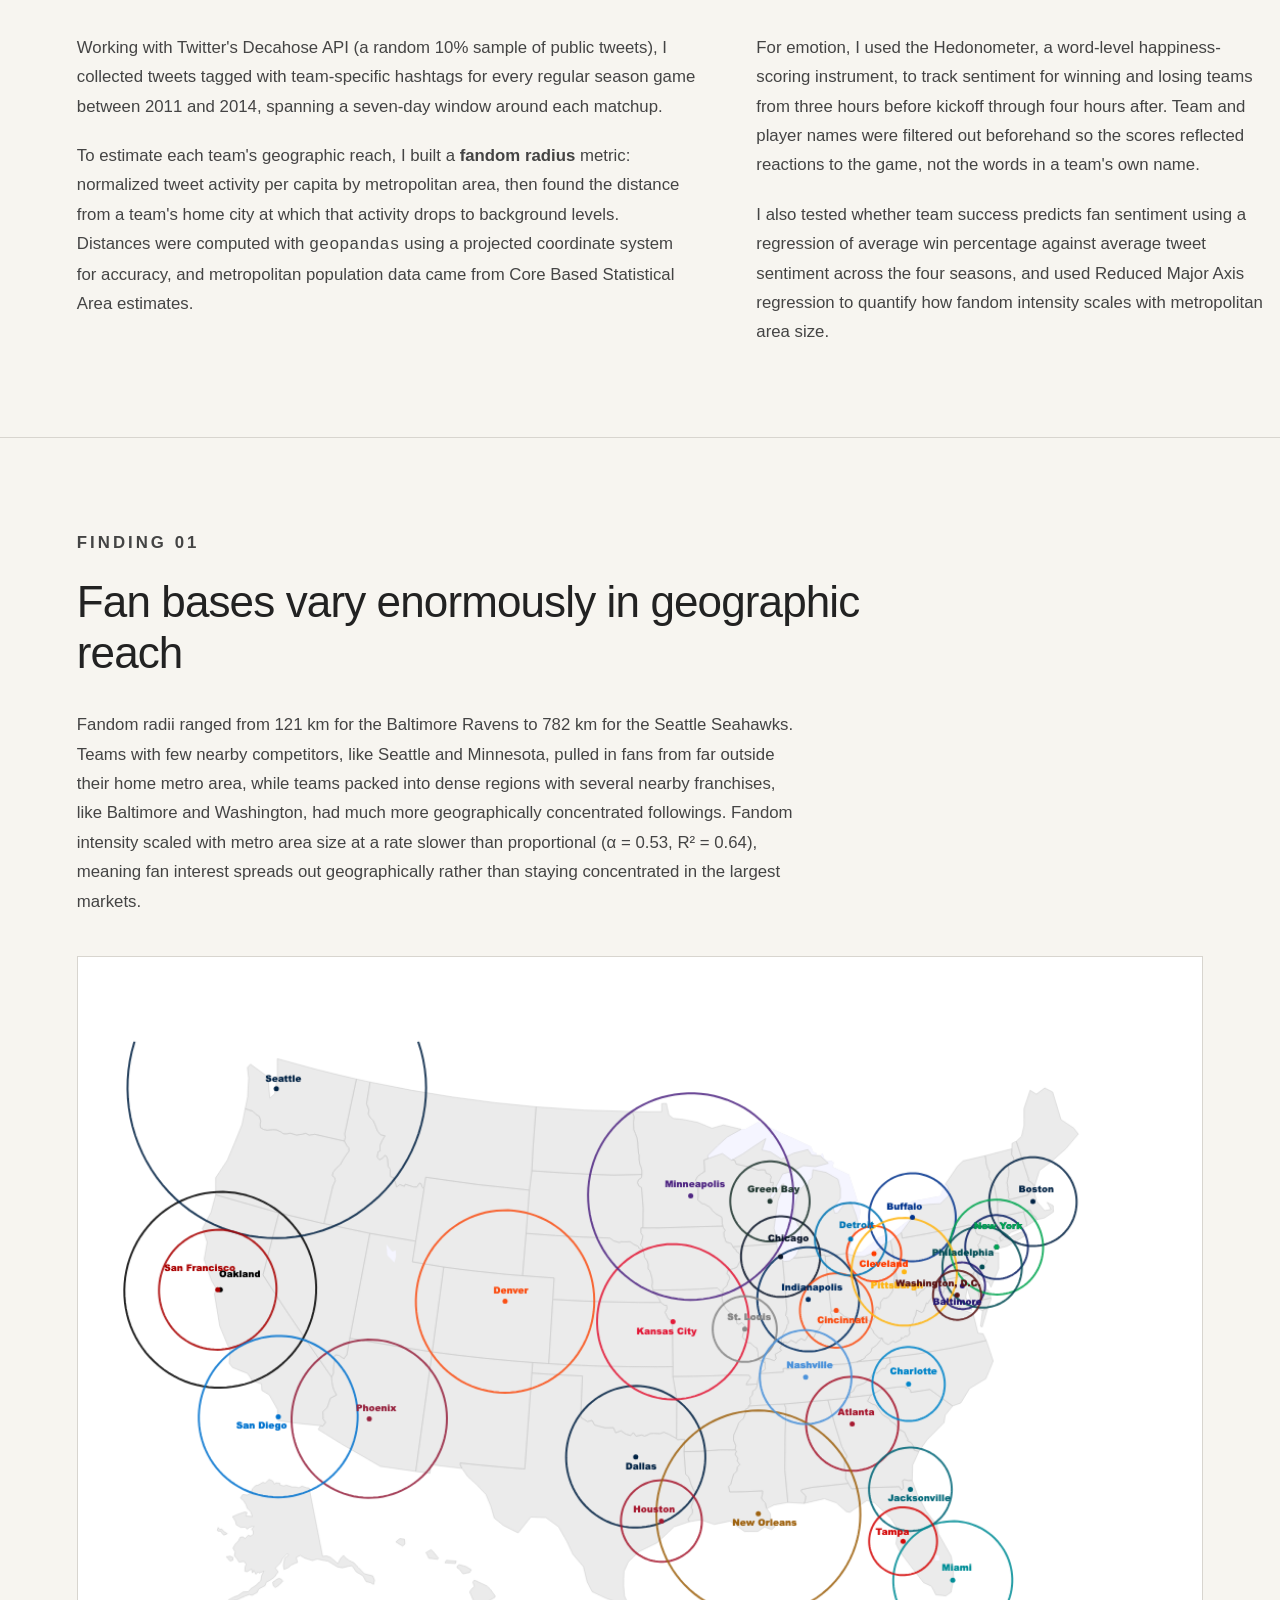
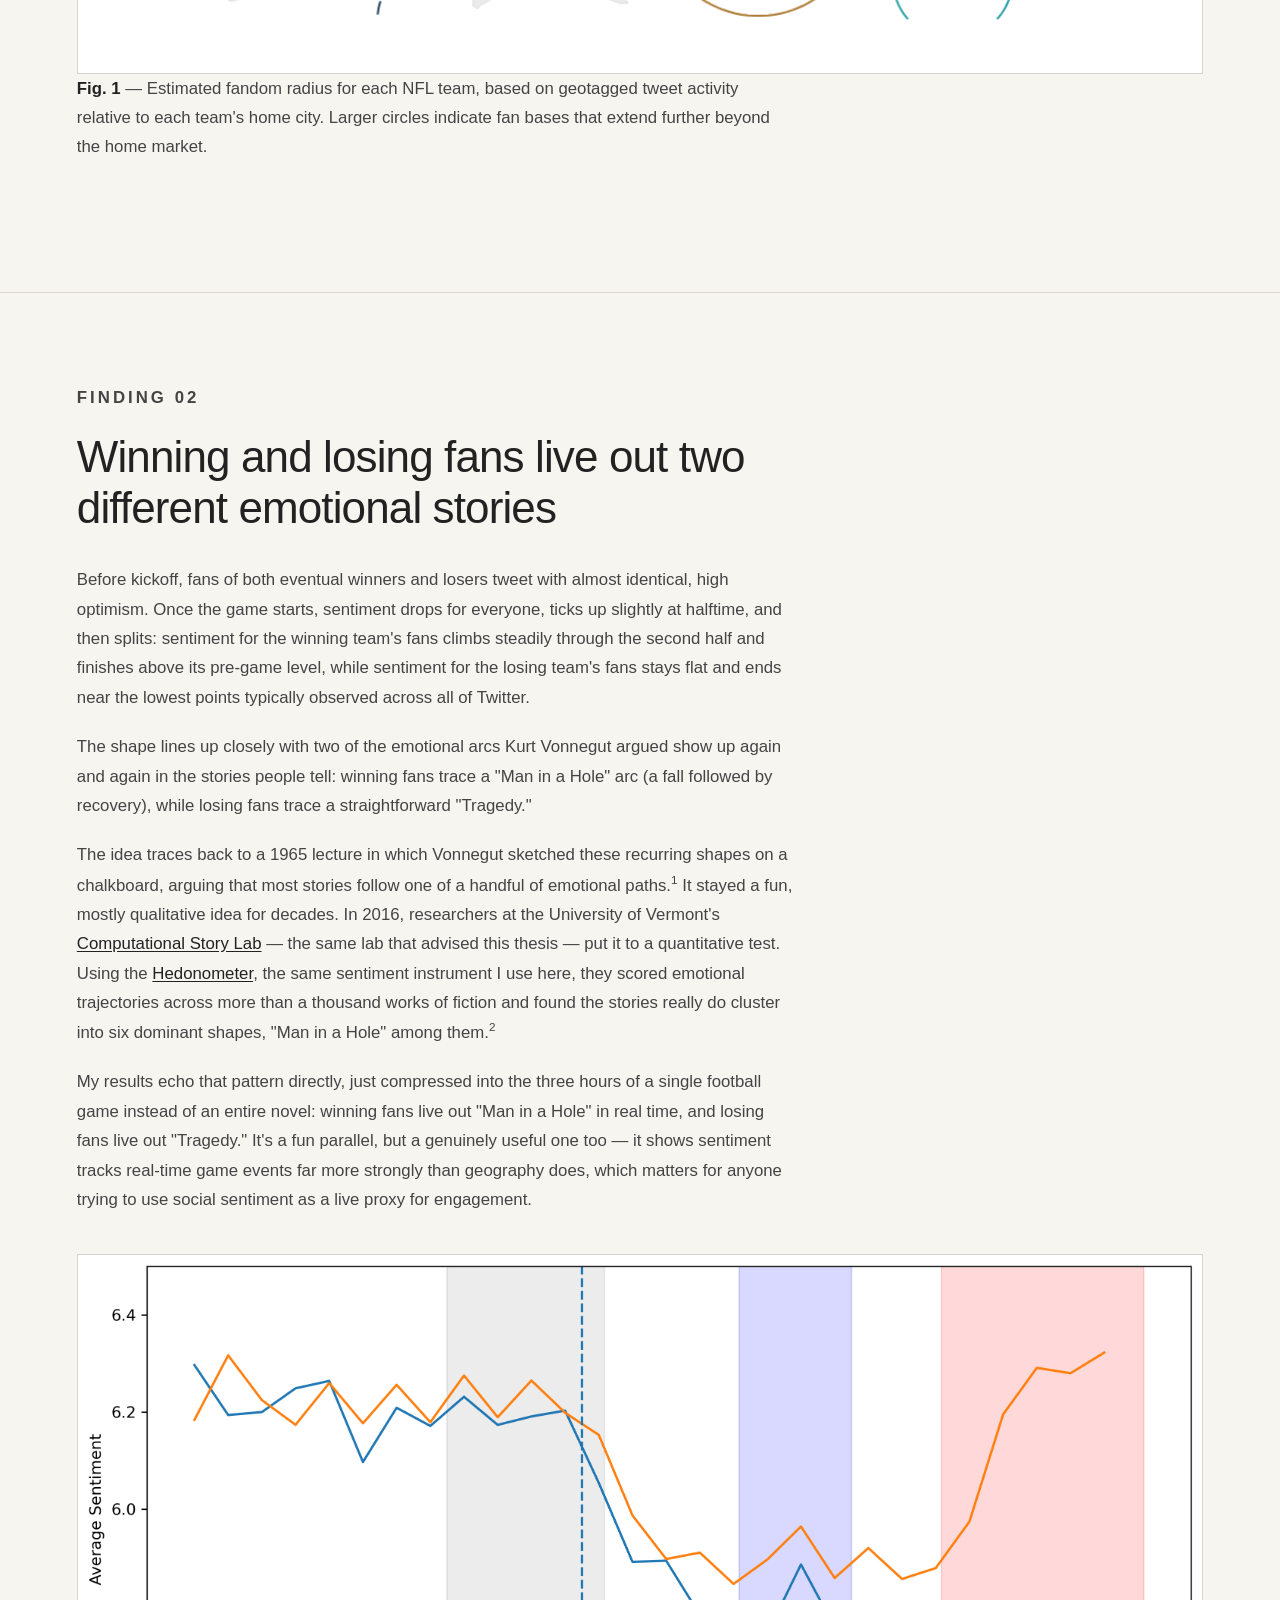
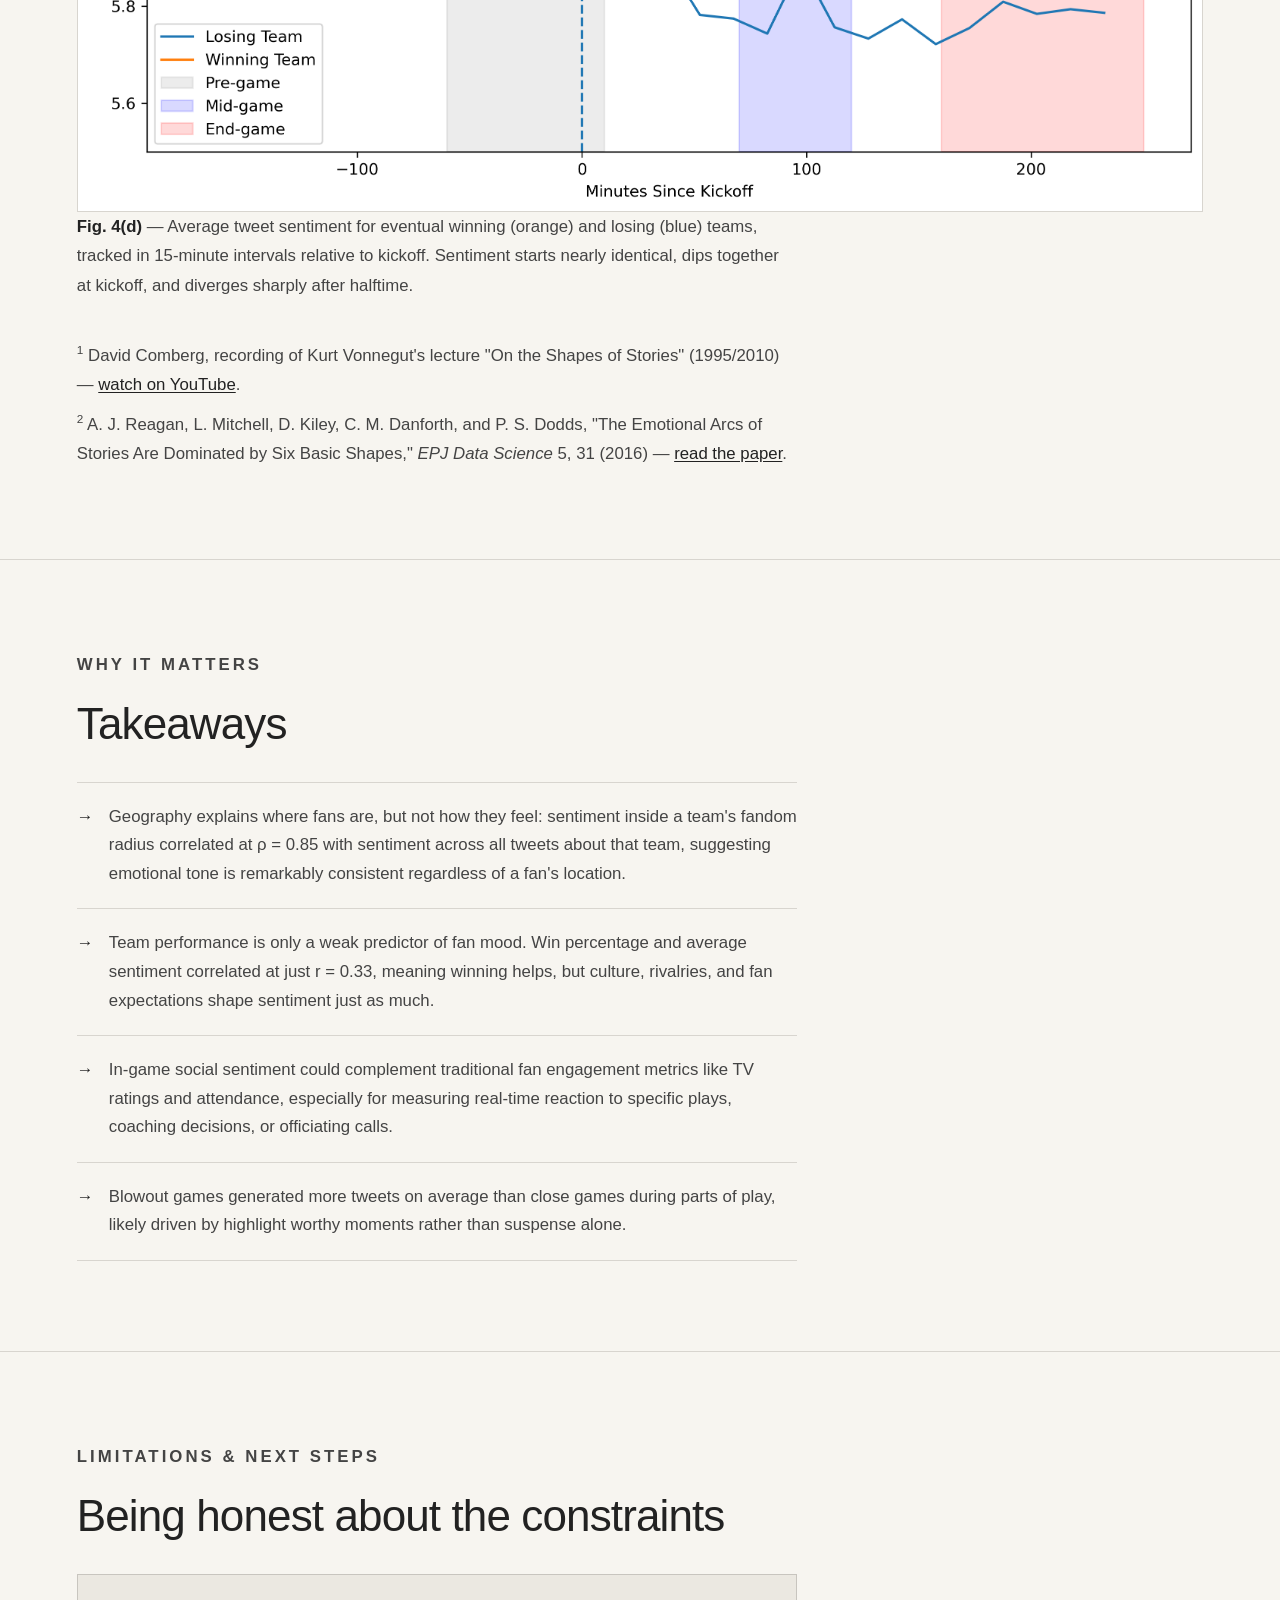
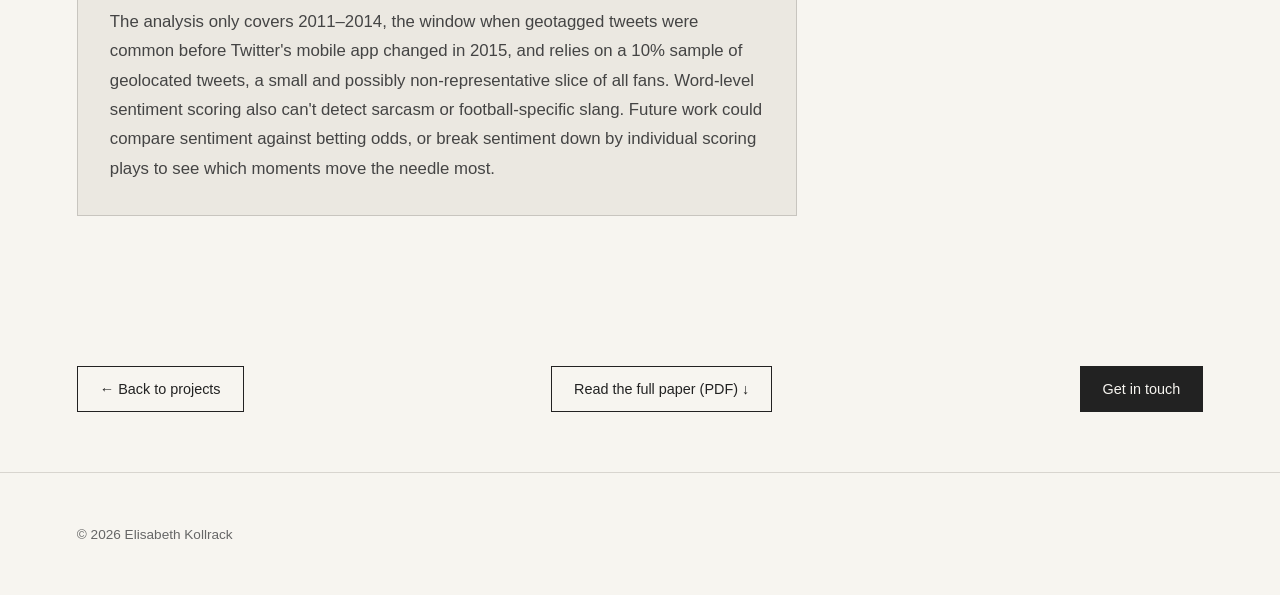
==== commit cef176b1: "file fix" ====
--- a/projects/nfl-fandom.html
+++ b/projects/nfl-fandom.html
@@ -7,19 +7,6 @@
 
     <title>NFL Fandom Sentiment & Geographic Analysis — Elisabeth Kollrack</title>
     <meta name="description" content="How geographically concentrated are NFL fan bases, and how does fan sentiment shift with wins and losses? An undergraduate honors thesis by Elisabeth Kollrack.">
-
-    <link rel="canonical" href="https://elisabethkollrack.github.io/projects/nfl-fandom.html">
-
-    <meta property="og:type" content="article">
-    <meta property="og:title" content="NFL Fandom Sentiment & Geographic Analysis — Elisabeth Kollrack">
-    <meta property="og:description" content="How geographically concentrated are NFL fan bases, and how does fan sentiment shift with wins and losses? An undergraduate honors thesis by Elisabeth Kollrack.">
-    <meta property="og:url" content="https://elisabethkollrack.github.io/projects/nfl-fandom.html">
-    <meta property="og:image" content="https://elisabethkollrack.github.io/images/nfl-fandom/fandom-radius-map.png">
-
-    <meta name="twitter:card" content="summary_large_image">
-    <meta name="twitter:title" content="NFL Fandom Sentiment & Geographic Analysis">
-    <meta name="twitter:description" content="How geographically concentrated are NFL fan bases, and how does fan sentiment shift with wins and losses?">
-    <meta name="twitter:image" content="https://elisabethkollrack.github.io/images/nfl-fandom/fandom-radius-map.png">
 
     <link rel="stylesheet" href="../css/style.css">
 </head>
@@ -50,17 +37,9 @@
         <!-- Hero -->
         <section class="detail-hero">
 
-            <div class="detail-top-links">
-
-                <a href="../index.html#projects" class="back-link">
-                    ← Back to projects
-                </a>
-
-                <a href="../files/NFL-Fandom-Sentiment-Thesis.pdf" target="_blank" rel="noopener noreferrer" class="back-link">
-                    Read the full paper (PDF) ↓
-                </a>
-
-            </div>
+            <a href="../index.html#projects" class="back-link">
+                ← Back to projects
+            </a>
 
             <p class="project-type">
                 UNDERGRADUATE HONORS THESIS · DATA SCIENCE
@@ -238,7 +217,7 @@
             </p>
 
             <div class="figure-block">
-                <img src="../images/nfl-fandom/fandom-radius-map.png" alt="Map of the United States showing each NFL team's estimated fandom radius as a colored circle centered on its home city." loading="lazy" decoding="async">
+                <img src="../images/nfl-fandom/fandom-radius-map.png" alt="Map of the United States showing each NFL team's estimated fandom radius as a colored circle centered on its home city.">
                 <p class="figure-caption">
                     <strong>Fig. 1</strong> — Estimated fandom radius for each
                     NFL team, based on geotagged tweet activity relative to
@@ -309,7 +288,7 @@
             </p>
 
             <div class="figure-block">
-                <img src="../images/nfl-fandom/sentiment-trajectory.png" alt="Line chart showing average tweet sentiment for winning versus losing teams from three hours before kickoff to four hours after, diverging sharply after halftime." loading="lazy" decoding="async">
+                <img src="../images/nfl-fandom/sentiment-trajectory.png" alt="Line chart showing average tweet sentiment for winning versus losing teams from three hours before kickoff to four hours after, diverging sharply after halftime.">
                 <p class="figure-caption">
                     <strong>Fig. 4(d)</strong> — Average tweet sentiment for
                     eventual winning (orange) and losing (blue) teams,
@@ -414,8 +393,8 @@
                 ← Back to projects
             </a>
 
-            <a href="../files/NFL-Fandom-Sentiment-Thesis.pdf" target="_blank" rel="noopener noreferrer" class="button secondary">
-                Read the full paper (PDF)
+            <a href="../files/NFL-Fandom-Sentiment-Thesis.pdf" class="button secondary" target="_blank" rel="noopener noreferrer">
+                Read the full paper (PDF) ↓
             </a>
 
             <a href="../index.html#contact" class="button primary">
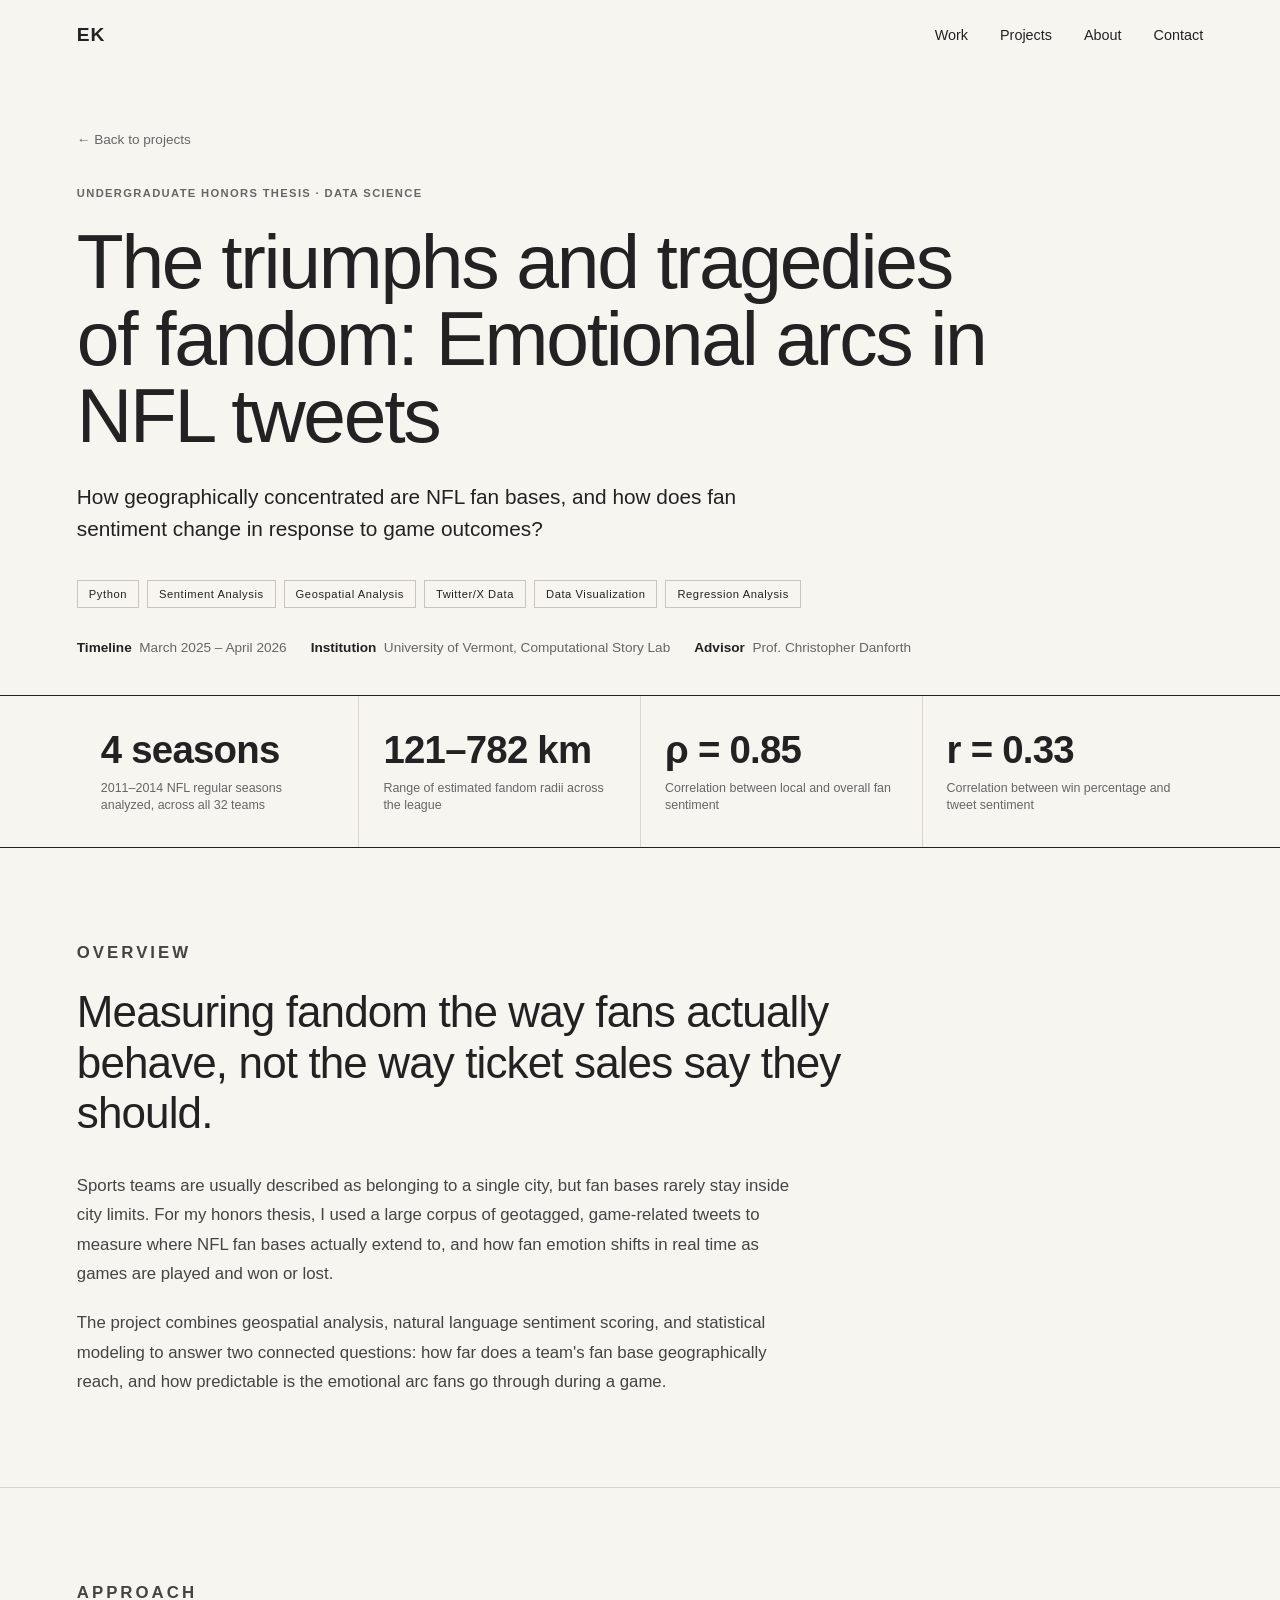
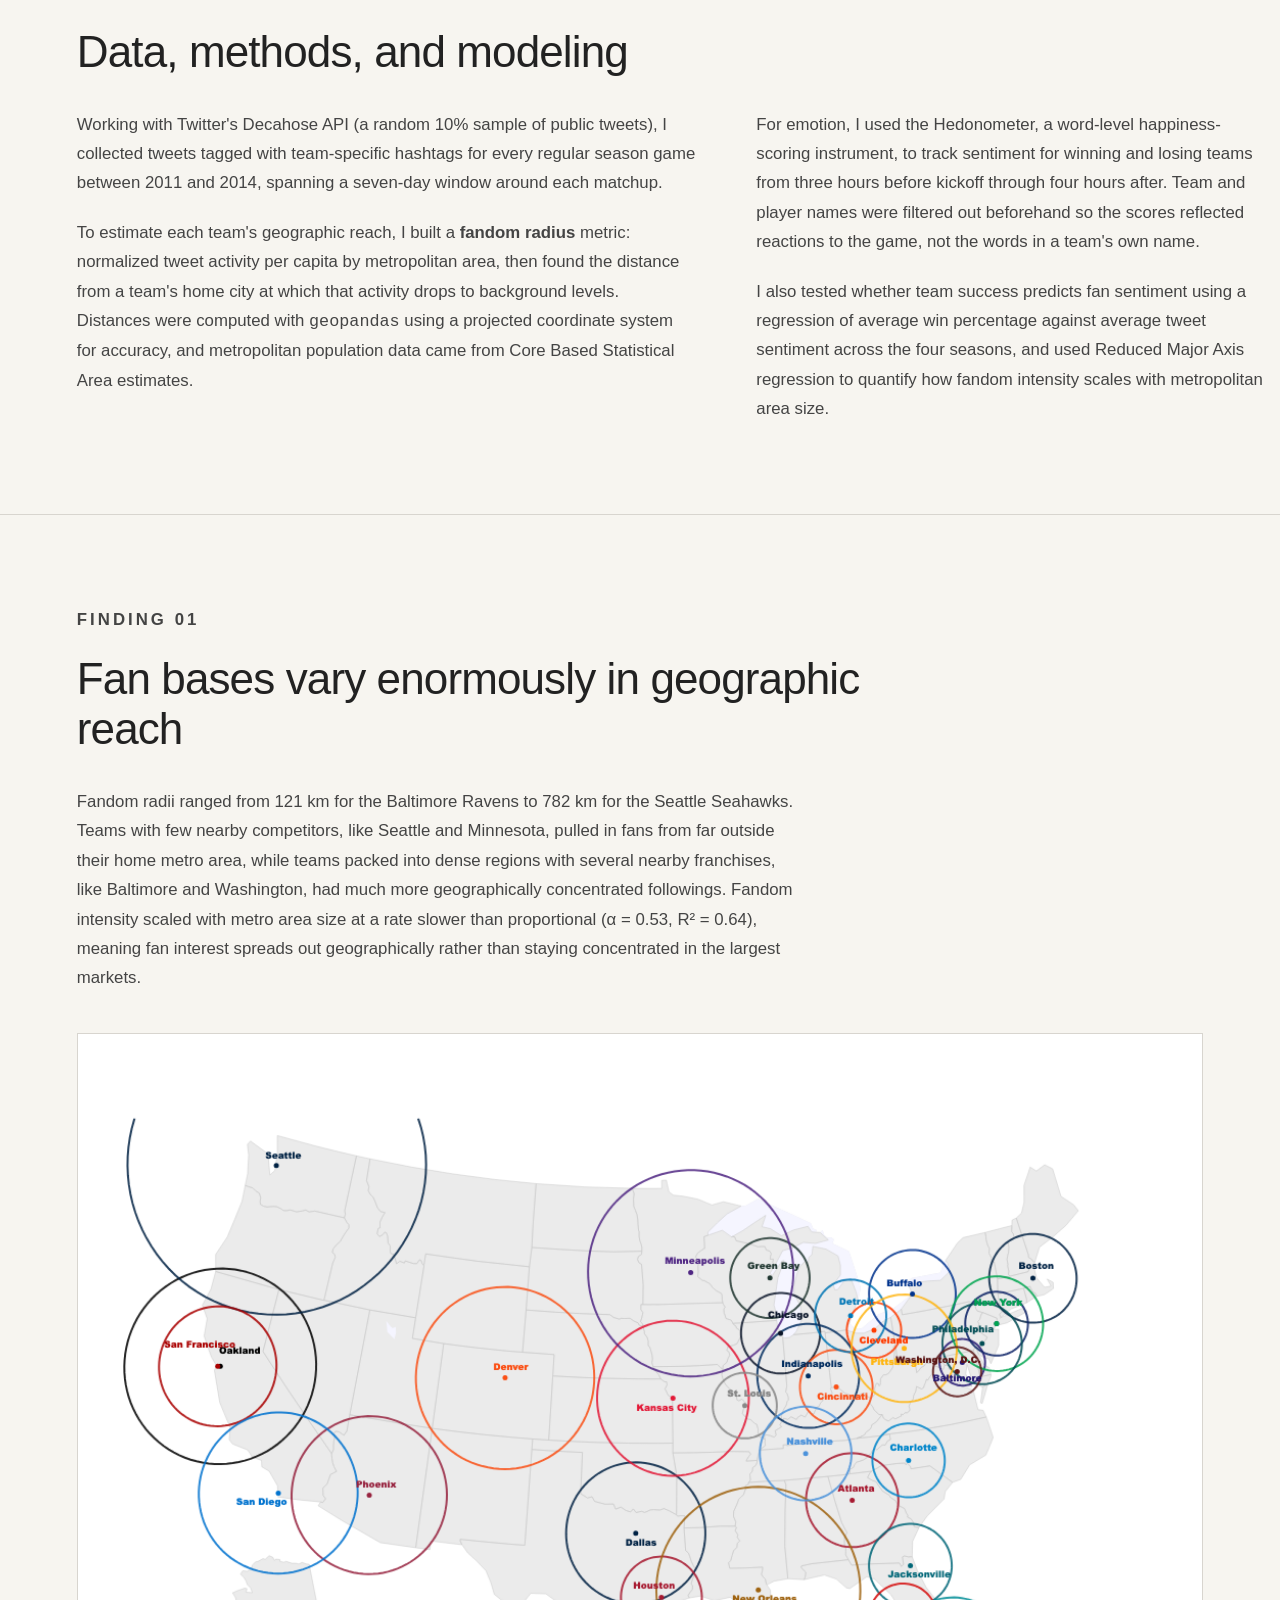
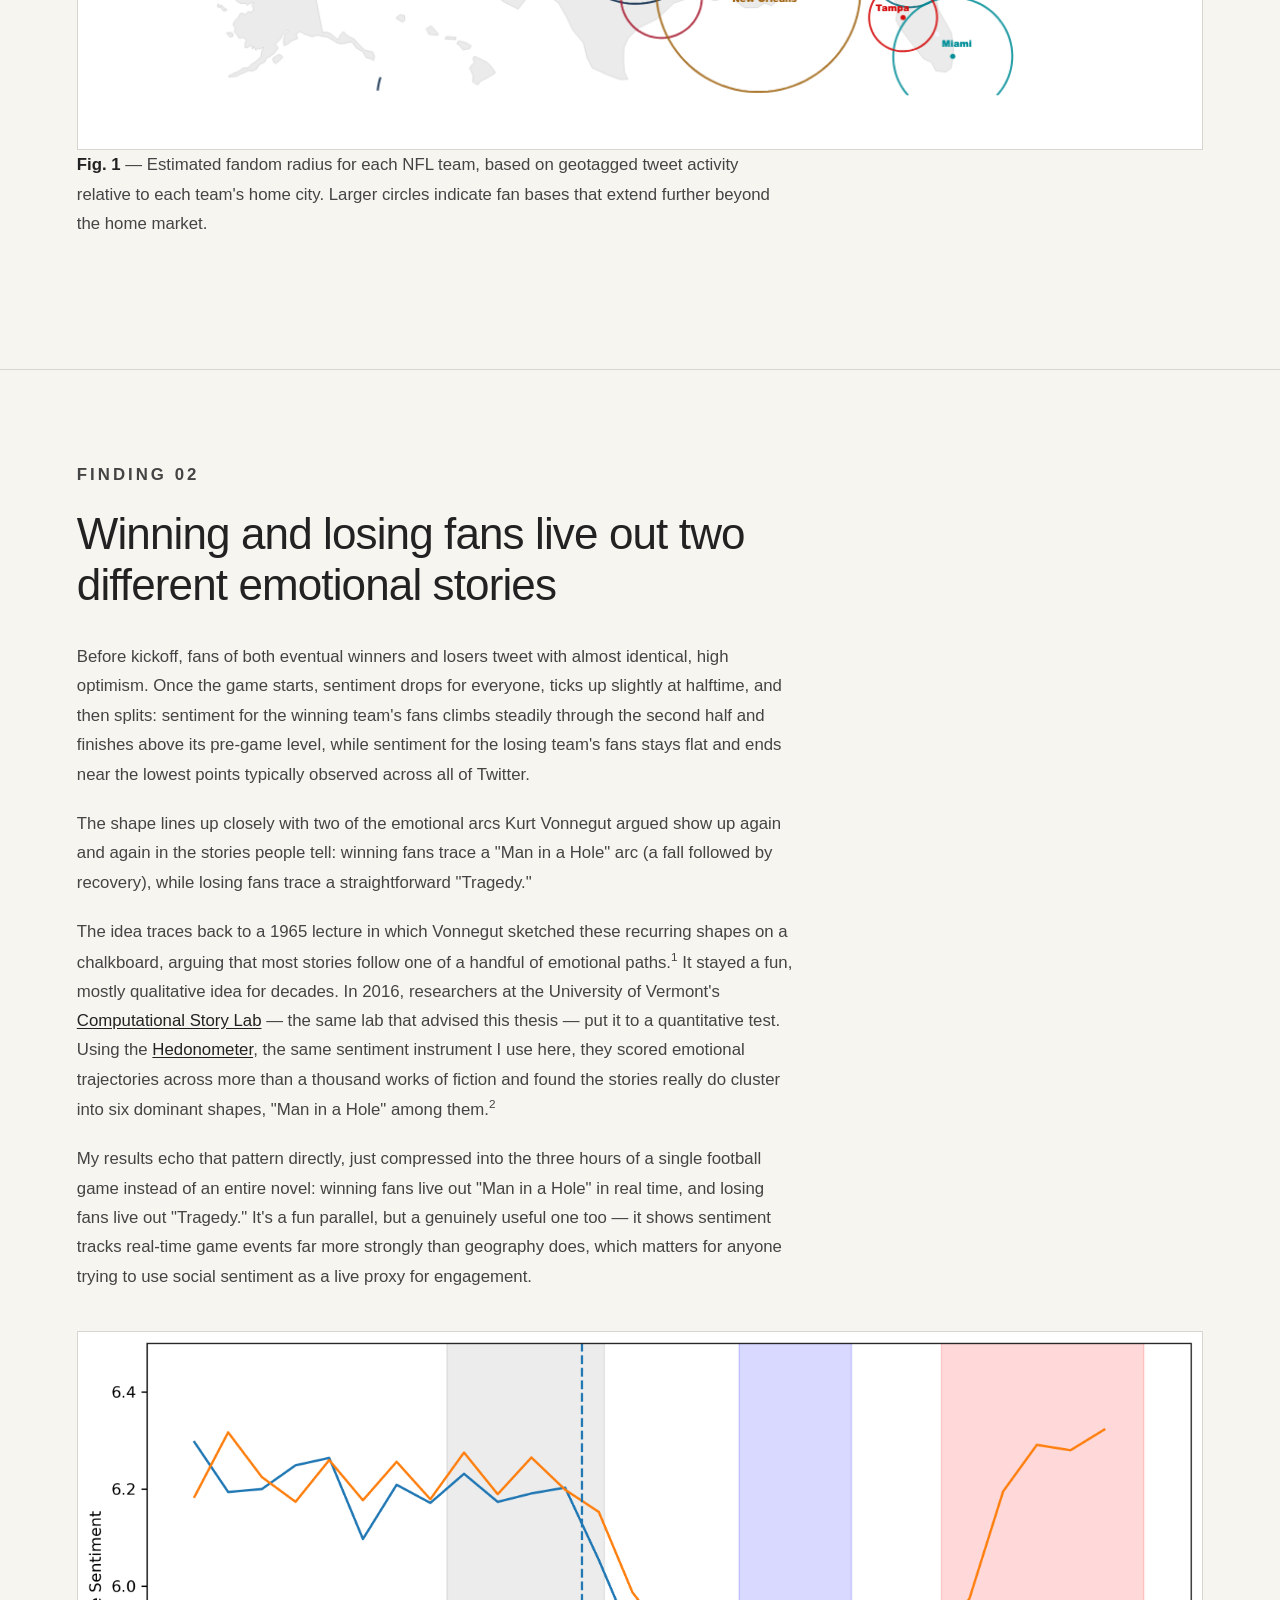
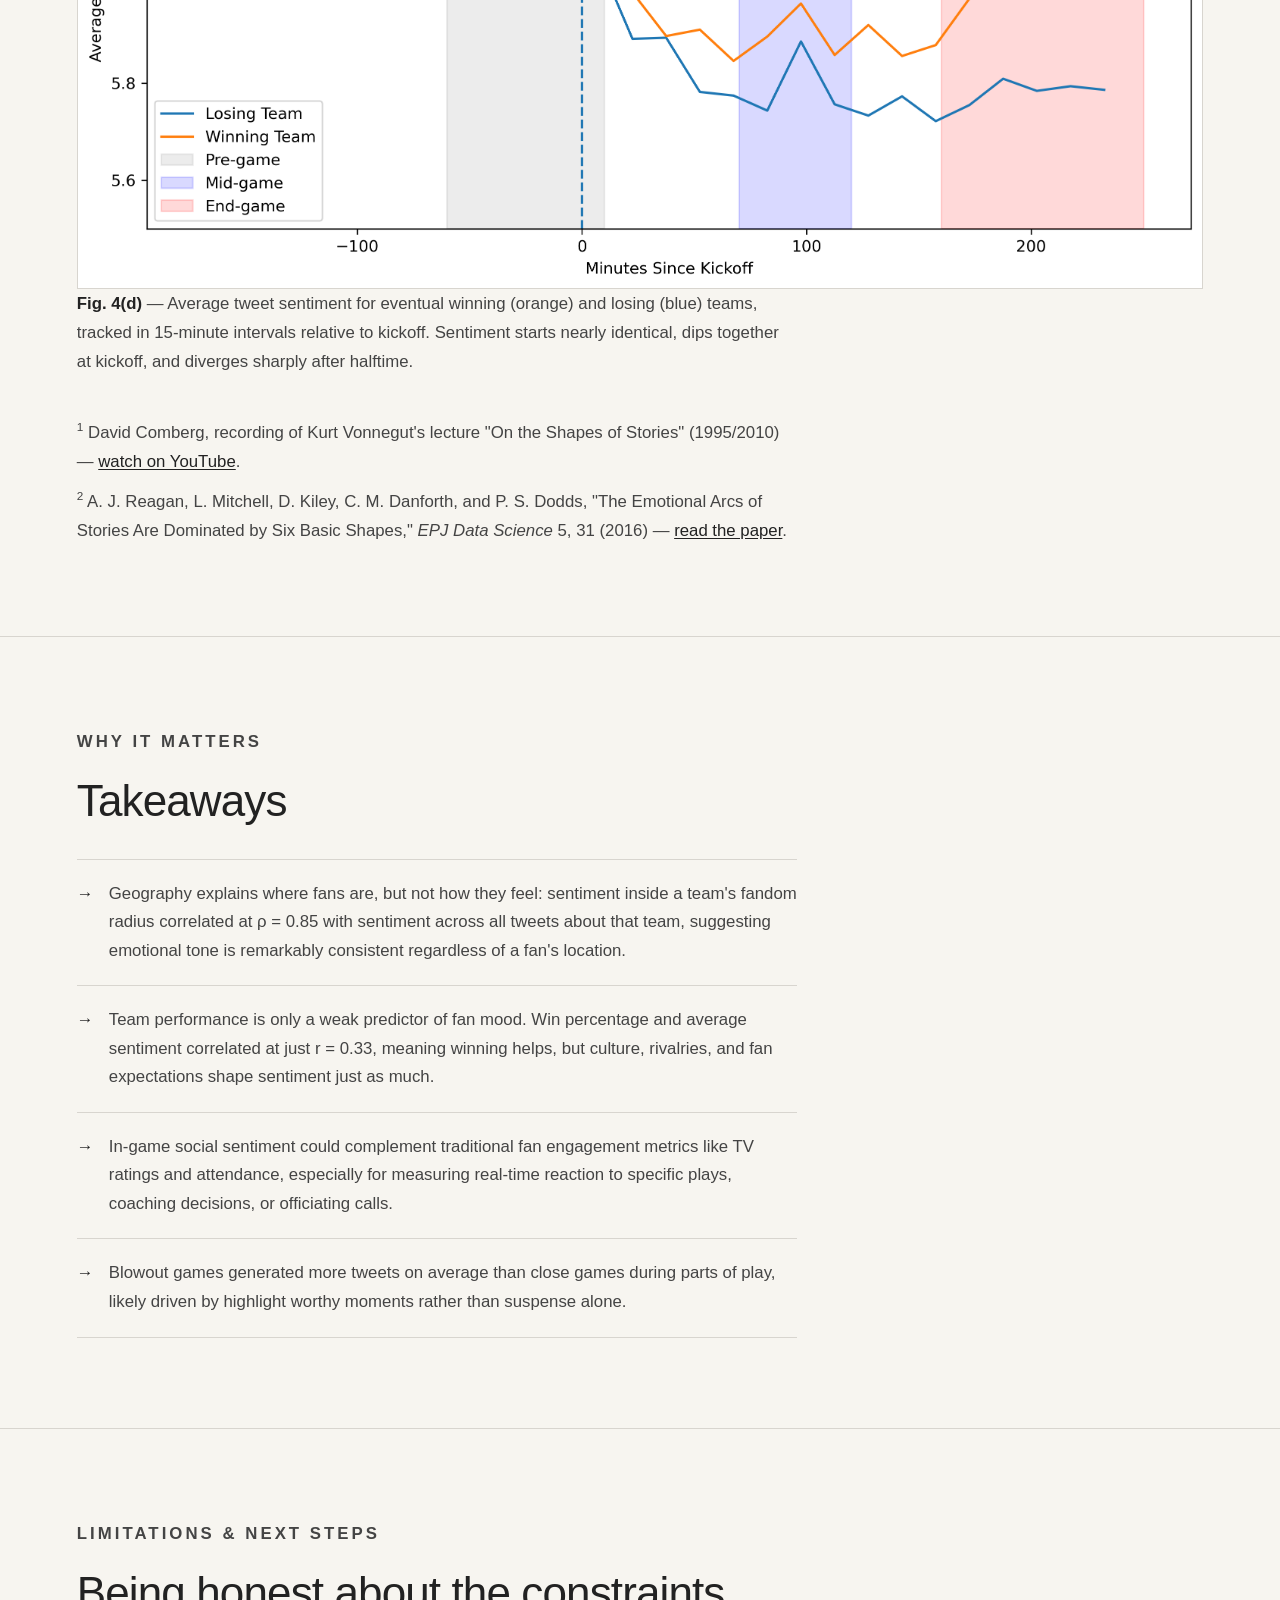
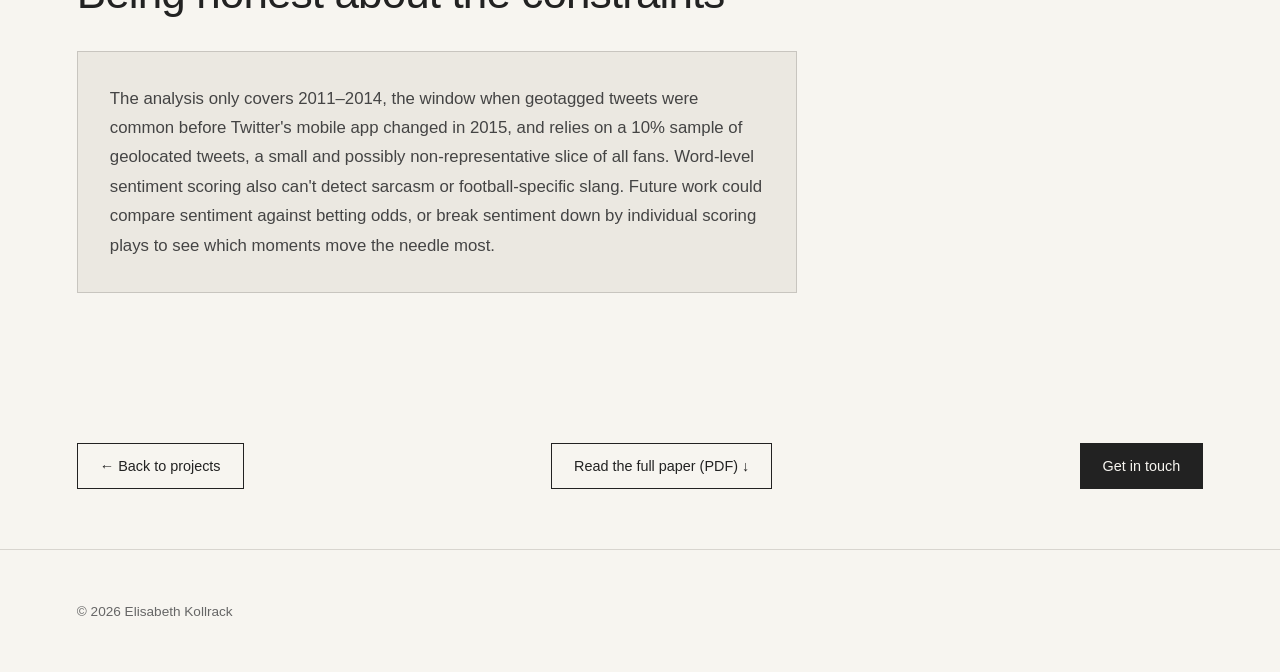
==== commit 0486c2ff: "Update project title for NFL fandom analysis" ====
--- a/projects/nfl-fandom.html
+++ b/projects/nfl-fandom.html
@@ -5,7 +5,7 @@
     <meta charset="UTF-8">
     <meta name="viewport" content="width=device-width, initial-scale=1.0">
 
-    <title>NFL Fandom Sentiment & Geographic Analysis — Elisabeth Kollrack</title>
+    <title>The triumphs and tragedies of fandom: Emotional arcs in NFL tweets — Elisabeth Kollrack</title>
     <meta name="description" content="How geographically concentrated are NFL fan bases, and how does fan sentiment shift with wins and losses? An undergraduate honors thesis by Elisabeth Kollrack.">
 
     <link rel="stylesheet" href="../css/style.css">
@@ -46,8 +46,7 @@
             </p>
 
             <h1>
-                NFL Fandom Sentiment &<br>
-                Geographic Analysis
+                The triumphs and tragedies of fandom: Emotional arcs in NFL tweets
             </h1>
 
             <p class="project-question">
@@ -417,4 +416,4 @@
 
 </body>
 
-</html>+</html>
